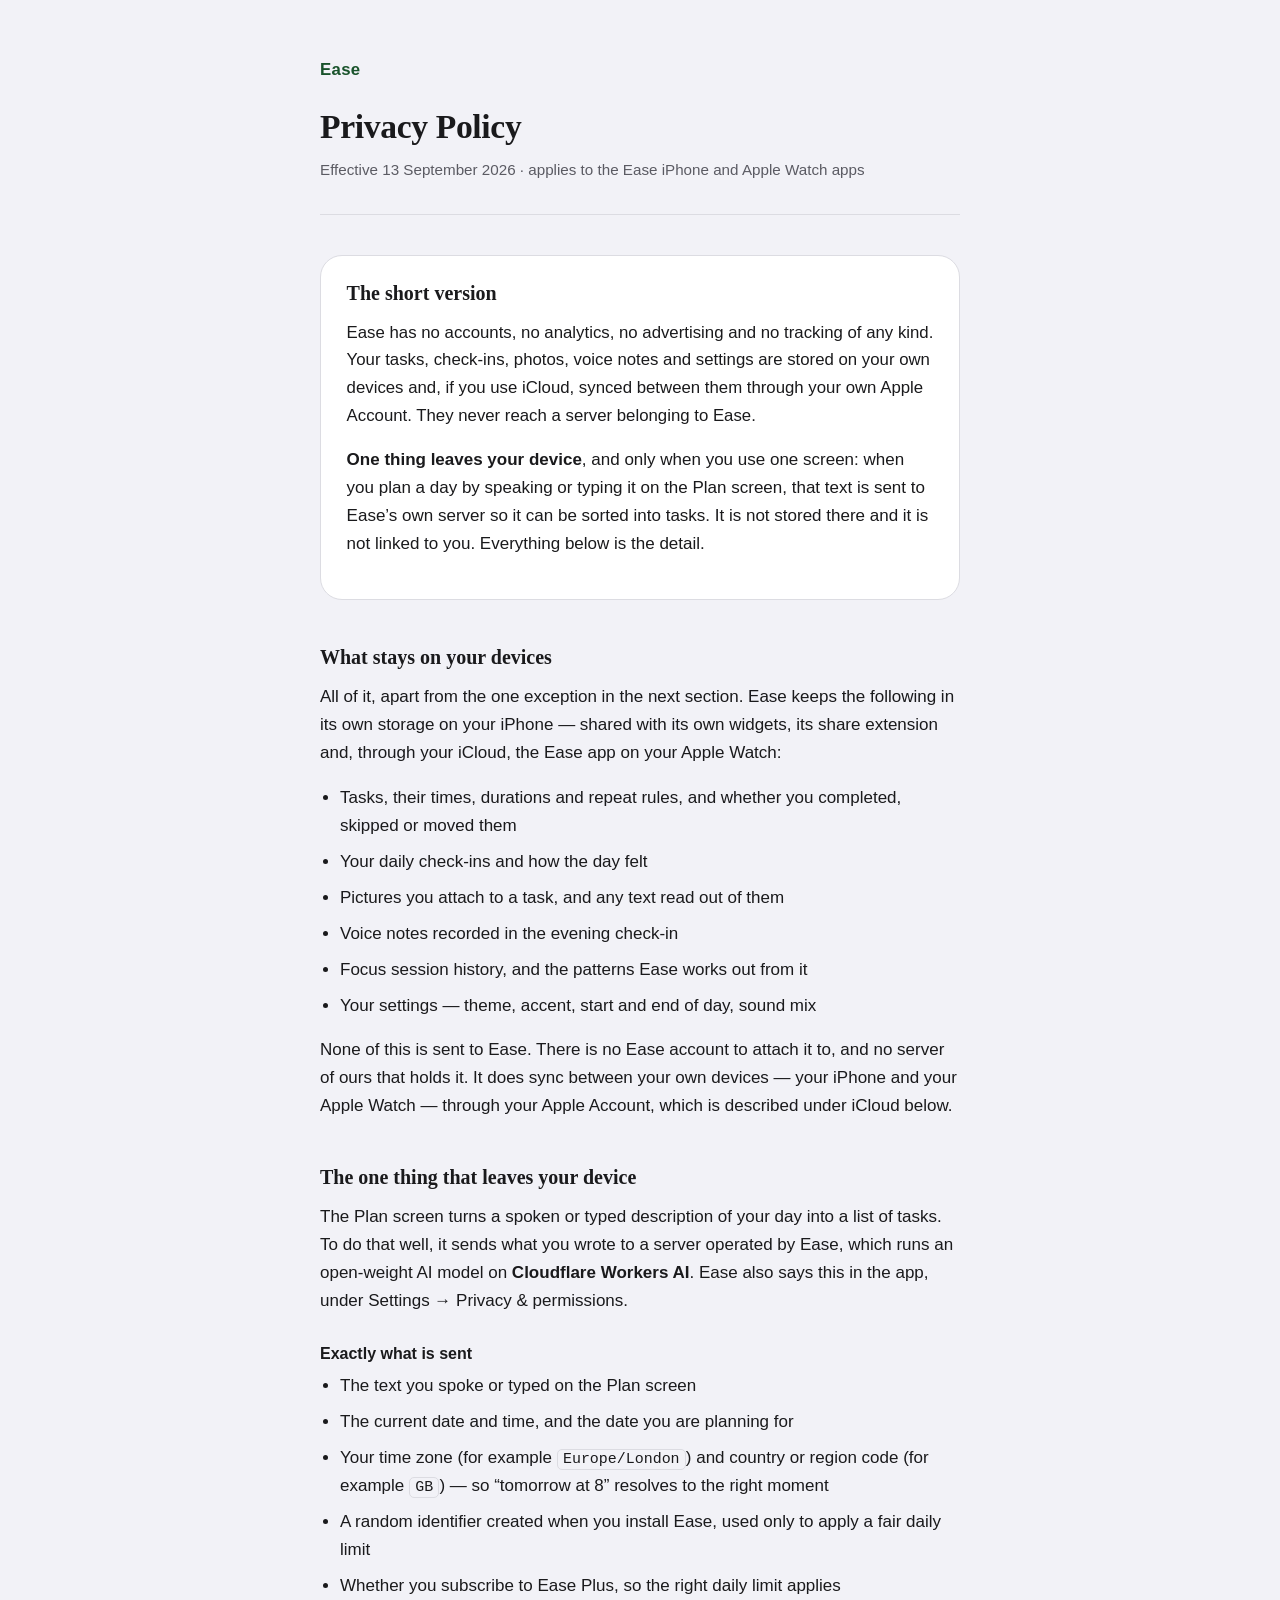
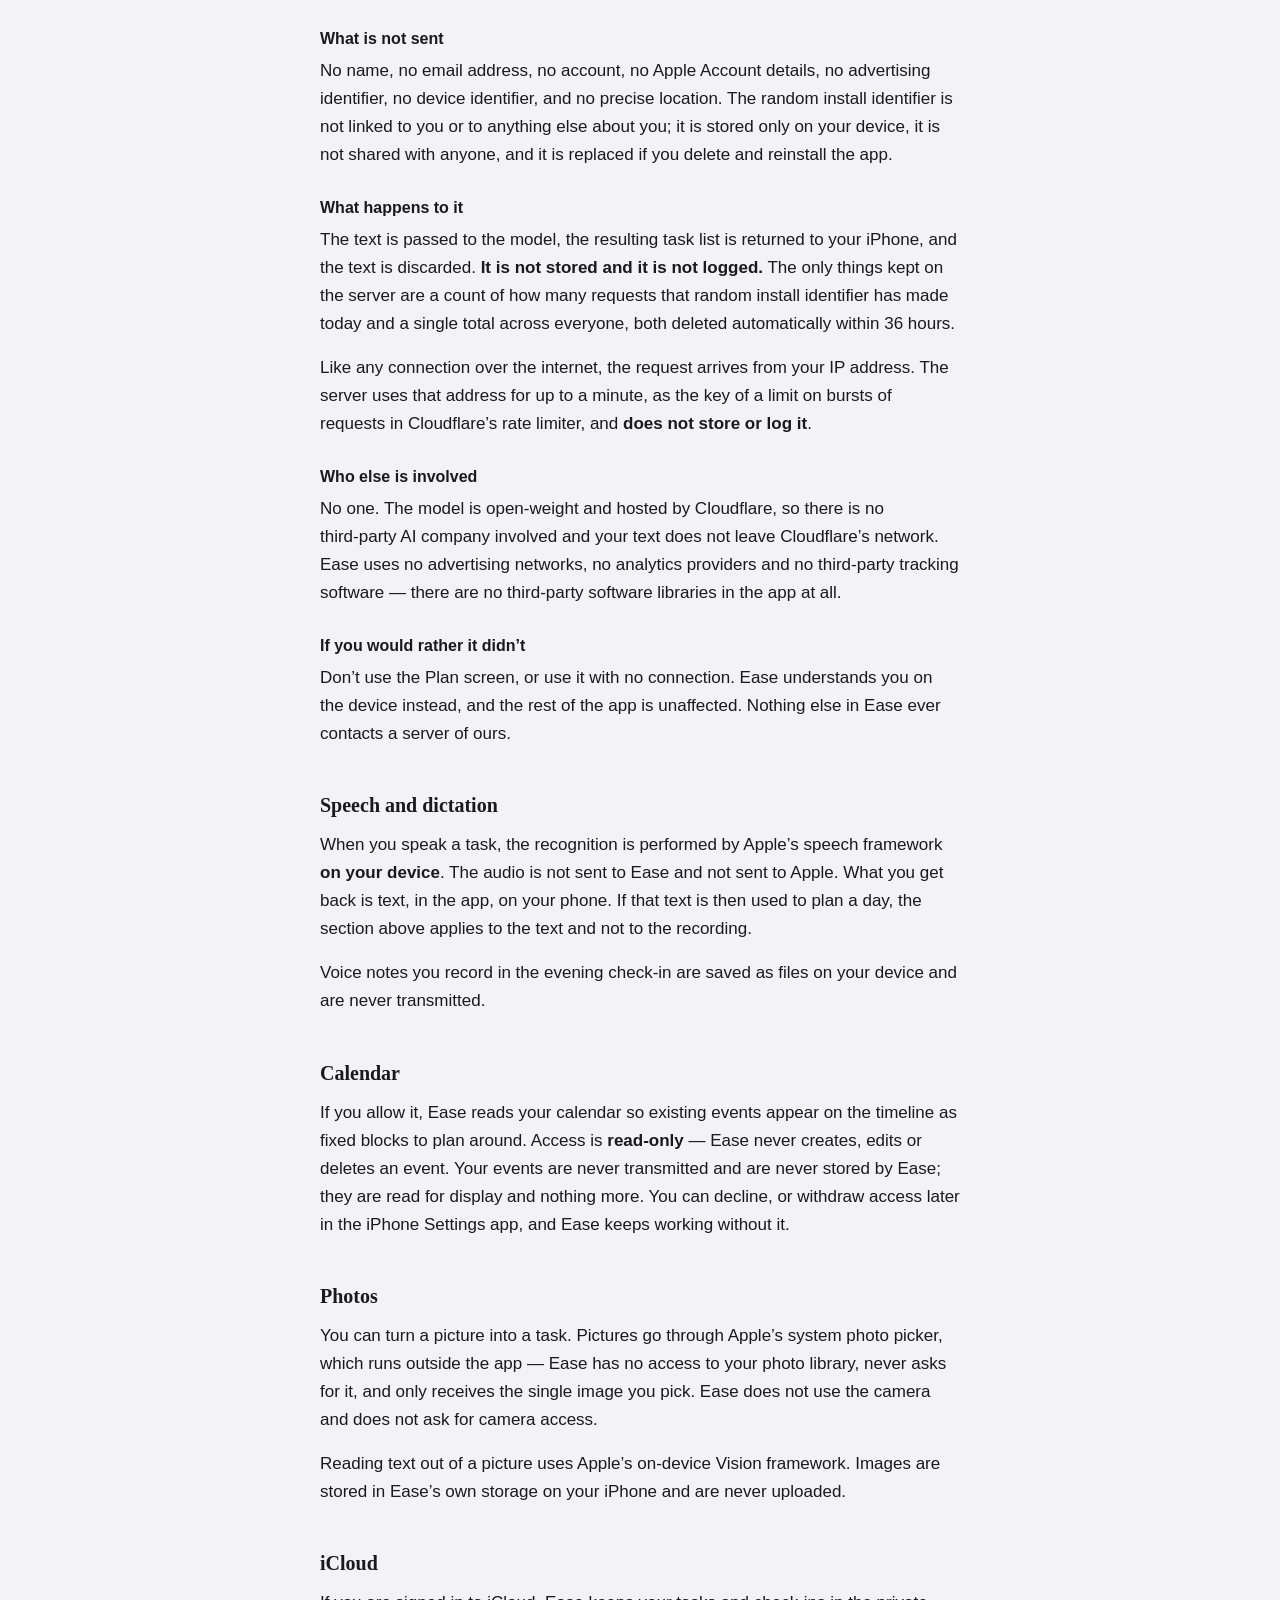
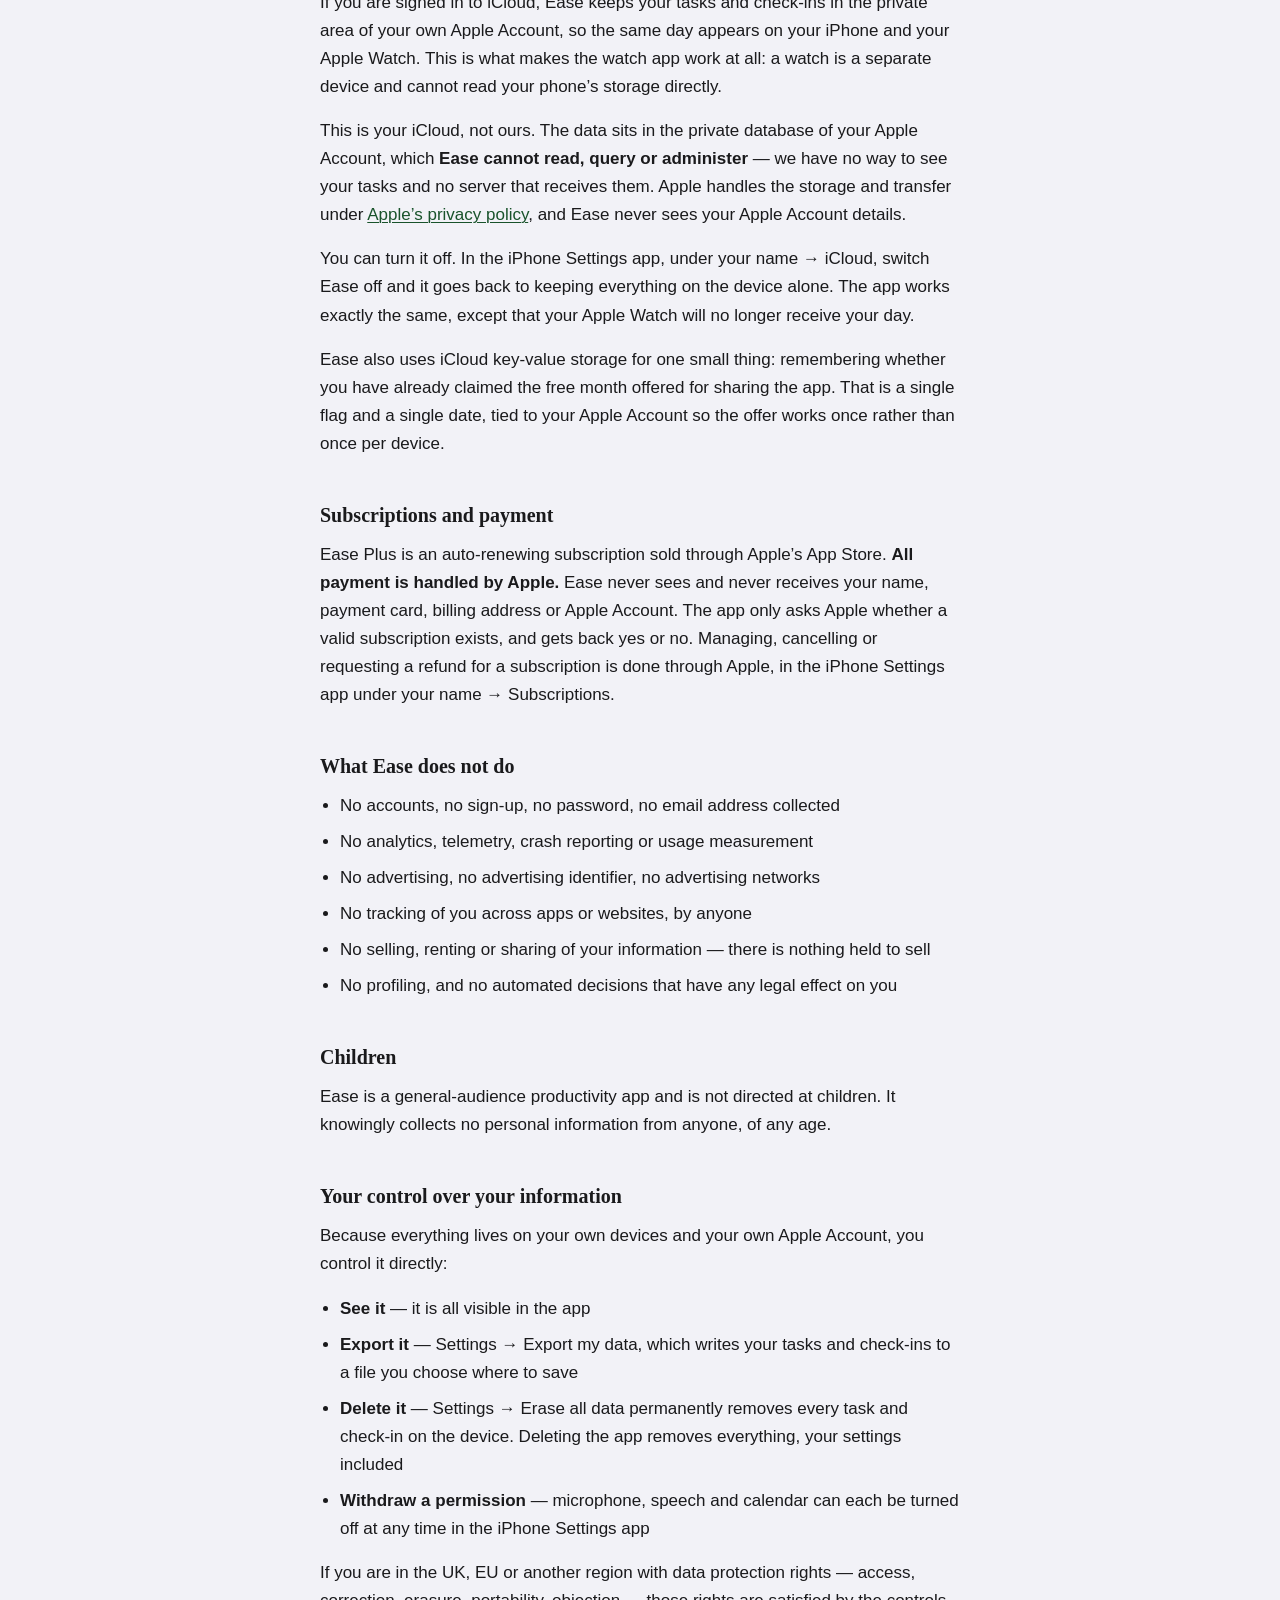
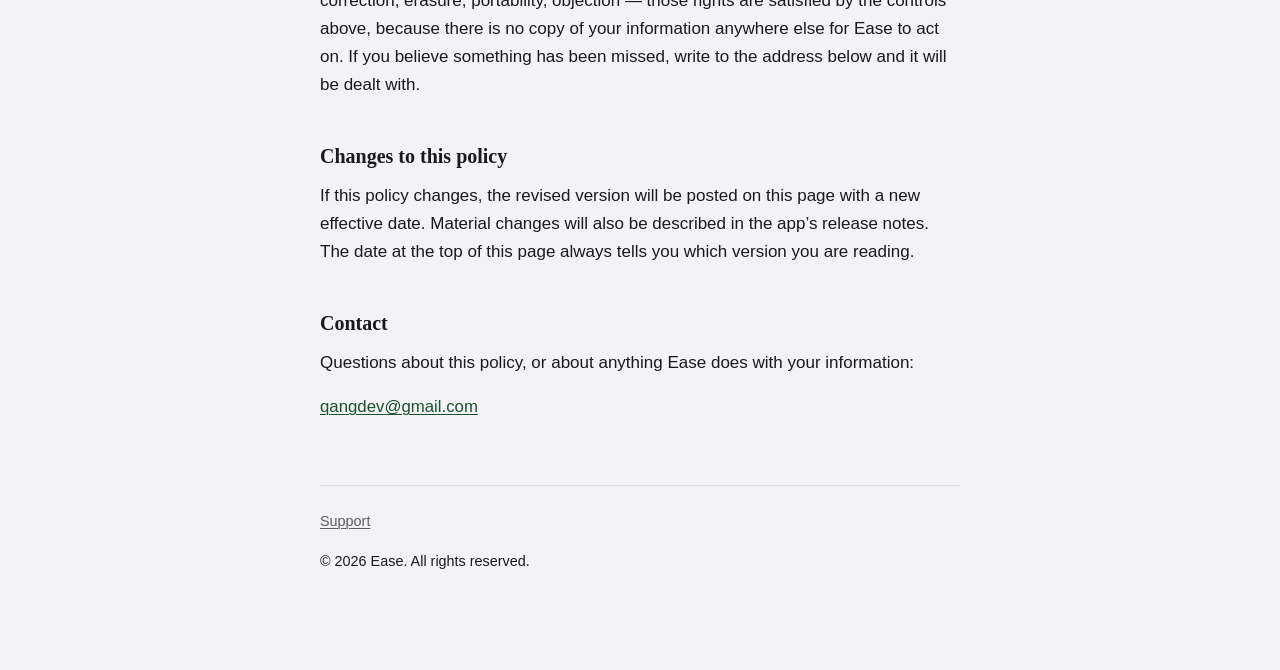
==== privacy/index.html @ 24c0a9dd "Say where Ease tells you about planning, and what the IP is for The Plan screen's line about sending" ====
<!doctype html>
<html lang="en">
<head>
<meta charset="utf-8">
<meta name="viewport" content="width=device-width, initial-scale=1">
<title>Ease — Privacy Policy</title>
<meta name="description" content="Privacy policy for Ease, a daily planner for iPhone. No accounts, no analytics, no tracking.">
<link rel="stylesheet" href="/style.css">
</head>
<body>
<main>

<header>
  <a class="wordmark" href="/">Ease</a>
  <h1>Privacy Policy</h1>
  <p class="sub">Effective 13 September 2026 &middot; applies to the Ease iPhone and Apple&nbsp;Watch apps</p>
</header>

<div class="card">
  <h2>The short version</h2>
  <p class="lede">Ease has no accounts, no analytics, no advertising and no tracking of any kind. Your tasks, check-ins, photos, voice notes and settings are stored on your own devices and, if you use iCloud, synced between them through your own Apple Account. They never reach a server belonging to Ease.</p>
  <p><strong>One thing leaves your device</strong>, and only when you use one screen: when you plan a day by speaking or typing it on the Plan screen, that text is sent to Ease&rsquo;s own server so it can be sorted into tasks. It is not stored there and it is not linked to you. Everything below is the detail.</p>
</div>

<h2>What stays on your devices</h2>
<p>All of it, apart from the one exception in the next section. Ease keeps the following in its own storage on your iPhone &mdash; shared with its own widgets, its share extension and, through your iCloud, the Ease app on your Apple&nbsp;Watch:</p>
<ul>
  <li>Tasks, their times, durations and repeat rules, and whether you completed, skipped or moved them</li>
  <li>Your daily check-ins and how the day felt</li>
  <li>Pictures you attach to a task, and any text read out of them</li>
  <li>Voice notes recorded in the evening check-in</li>
  <li>Focus session history, and the patterns Ease works out from it</li>
  <li>Your settings &mdash; theme, accent, start and end of day, sound mix</li>
</ul>
<p>None of this is sent to Ease. There is no Ease account to attach it to, and no server of ours that holds it. It does sync between your own devices &mdash; your iPhone and your Apple&nbsp;Watch &mdash; through your Apple Account, which is described under iCloud below.</p>

<h2>The one thing that leaves your device</h2>
<p>The Plan screen turns a spoken or typed description of your day into a list of tasks. To do that well, it sends what you wrote to a server operated by Ease, which runs an open&#8209;weight AI model on <strong>Cloudflare Workers AI</strong>. Ease also says this in the app, under Settings &rarr; Privacy &amp; permissions.</p>

<h3>Exactly what is sent</h3>
<ul>
  <li>The text you spoke or typed on the Plan screen</li>
  <li>The current date and time, and the date you are planning for</li>
  <li>Your time zone (for example <code>Europe/London</code>) and country or region code (for example <code>GB</code>) &mdash; so &ldquo;tomorrow at 8&rdquo; resolves to the right moment</li>
  <li>A random identifier created when you install Ease, used only to apply a fair daily limit</li>
  <li>Whether you subscribe to Ease Plus, so the right daily limit applies</li>
</ul>

<h3>What is not sent</h3>
<p>No name, no email address, no account, no Apple Account details, no advertising identifier, no device identifier, and no precise location. The random install identifier is not linked to you or to anything else about you; it is stored only on your device, it is not shared with anyone, and it is replaced if you delete and reinstall the app.</p>

<h3>What happens to it</h3>
<p>The text is passed to the model, the resulting task list is returned to your iPhone, and the text is discarded. <strong>It is not stored and it is not logged.</strong> The only things kept on the server are a count of how many requests that random install identifier has made today and a single total across everyone, both deleted automatically within 36 hours.</p>
<p>Like any connection over the internet, the request arrives from your IP address. The server uses that address for up to a minute, as the key of a limit on bursts of requests in Cloudflare&rsquo;s rate limiter, and <strong>does not store or log it</strong>.</p>

<h3>Who else is involved</h3>
<p>No one. The model is open&#8209;weight and hosted by Cloudflare, so there is no third&#8209;party AI company involved and your text does not leave Cloudflare&rsquo;s network. Ease uses no advertising networks, no analytics providers and no third&#8209;party tracking software &mdash; there are no third&#8209;party software libraries in the app at all.</p>

<h3>If you would rather it didn&rsquo;t</h3>
<p>Don&rsquo;t use the Plan screen, or use it with no connection. Ease understands you on the device instead, and the rest of the app is unaffected. Nothing else in Ease ever contacts a server of ours.</p>

<h2>Speech and dictation</h2>
<p>When you speak a task, the recognition is performed by Apple&rsquo;s speech framework <strong>on your device</strong>. The audio is not sent to Ease and not sent to Apple. What you get back is text, in the app, on your phone. If that text is then used to plan a day, the section above applies to the text and not to the recording.</p>
<p>Voice notes you record in the evening check-in are saved as files on your device and are never transmitted.</p>

<h2>Calendar</h2>
<p>If you allow it, Ease reads your calendar so existing events appear on the timeline as fixed blocks to plan around. Access is <strong>read&#8209;only</strong> &mdash; Ease never creates, edits or deletes an event. Your events are never transmitted and are never stored by Ease; they are read for display and nothing more. You can decline, or withdraw access later in the iPhone Settings app, and Ease keeps working without it.</p>

<h2>Photos</h2>
<p>You can turn a picture into a task. Pictures go through Apple&rsquo;s system photo picker, which runs outside the app &mdash; Ease has no access to your photo library, never asks for it, and only receives the single image you pick. Ease does not use the camera and does not ask for camera access.</p>
<p>Reading text out of a picture uses Apple&rsquo;s on&#8209;device Vision framework. Images are stored in Ease&rsquo;s own storage on your iPhone and are never uploaded.</p>

<h2>iCloud</h2>
<p>If you are signed in to iCloud, Ease keeps your tasks and check-ins in the private area of your own Apple Account, so the same day appears on your iPhone and your Apple&nbsp;Watch. This is what makes the watch app work at all: a watch is a separate device and cannot read your phone&rsquo;s storage directly.</p>
<p>This is your iCloud, not ours. The data sits in the private database of your Apple Account, which <strong>Ease cannot read, query or administer</strong> &mdash; we have no way to see your tasks and no server that receives them. Apple handles the storage and transfer under <a href="https://www.apple.com/legal/privacy/">Apple&rsquo;s privacy policy</a>, and Ease never sees your Apple Account details.</p>
<p>You can turn it off. In the iPhone Settings app, under your name &rarr; iCloud, switch Ease off and it goes back to keeping everything on the device alone. The app works exactly the same, except that your Apple&nbsp;Watch will no longer receive your day.</p>
<p>Ease also uses iCloud key&#8209;value storage for one small thing: remembering whether you have already claimed the free month offered for sharing the app. That is a single flag and a single date, tied to your Apple Account so the offer works once rather than once per device.</p>

<h2>Subscriptions and payment</h2>
<p>Ease Plus is an auto&#8209;renewing subscription sold through Apple&rsquo;s App Store. <strong>All payment is handled by Apple.</strong> Ease never sees and never receives your name, payment card, billing address or Apple Account. The app only asks Apple whether a valid subscription exists, and gets back yes or no. Managing, cancelling or requesting a refund for a subscription is done through Apple, in the iPhone Settings app under your name &rarr; Subscriptions.</p>

<h2>What Ease does not do</h2>
<ul>
  <li>No accounts, no sign&#8209;up, no password, no email address collected</li>
  <li>No analytics, telemetry, crash reporting or usage measurement</li>
  <li>No advertising, no advertising identifier, no advertising networks</li>
  <li>No tracking of you across apps or websites, by anyone</li>
  <li>No selling, renting or sharing of your information &mdash; there is nothing held to sell</li>
  <li>No profiling, and no automated decisions that have any legal effect on you</li>
</ul>

<h2>Children</h2>
<p>Ease is a general&#8209;audience productivity app and is not directed at children. It knowingly collects no personal information from anyone, of any age.</p>

<h2>Your control over your information</h2>
<p>Because everything lives on your own devices and your own Apple Account, you control it directly:</p>
<ul>
  <li><strong>See it</strong> &mdash; it is all visible in the app</li>
  <li><strong>Export it</strong> &mdash; Settings &rarr; Export my data, which writes your tasks and check-ins to a file you choose where to save</li>
  <li><strong>Delete it</strong> &mdash; Settings &rarr; Erase all data permanently removes every task and check-in on the device. Deleting the app removes everything, your settings included</li>
  <li><strong>Withdraw a permission</strong> &mdash; microphone, speech and calendar can each be turned off at any time in the iPhone Settings app</li>
</ul>
<p>If you are in the UK, EU or another region with data protection rights &mdash; access, correction, erasure, portability, objection &mdash; those rights are satisfied by the controls above, because there is no copy of your information anywhere else for Ease to act on. If you believe something has been missed, write to the address below and it will be dealt with.</p>

<h2>Changes to this policy</h2>
<p>If this policy changes, the revised version will be posted on this page with a new effective date. Material changes will also be described in the app&rsquo;s release notes. The date at the top of this page always tells you which version you are reading.</p>

<h2>Contact</h2>
<p>Questions about this policy, or about anything Ease does with your information:</p>
<p class="lede"><a href="mailto:qangdev@gmail.com">qangdev@gmail.com</a></p>

<footer>
  <p><a href="/">Support</a></p>
  <p>&copy; 2026 Ease. All rights reserved.</p>
</footer>

</main>
</body>
</html>
---- style.css ----
/* Ease — shared styles for the support and privacy pages.
   Tokens follow the app: two grounds (#F2F2F7 / #0B0B0B), Forest Green accent. */

:root {
  --ground: #f2f2f7;
  --card: #ffffff;
  --hairline: #dcdce2;
  --text: #1a1a1c;
  --muted: #5b5b63;
  --accent: #19532b;
}

@media (prefers-color-scheme: dark) {
  :root {
    --ground: #0b0b0b;
    --card: #171719;
    --hairline: #2c2c30;
    --text: #f0f0f2;
    --muted: #a0a0a8;
    --accent: #9abc04;
  }
}

* { box-sizing: border-box; }

body {
  margin: 0;
  padding: 0 1.25rem 5rem;
  background: var(--ground);
  color: var(--text);
  font: 400 17px/1.65 -apple-system, BlinkMacSystemFont, "Segoe UI", Roboto, sans-serif;
  -webkit-text-size-adjust: 100%;
}

main { max-width: 40rem; margin: 0 auto; }

header {
  padding: 3.5rem 0 2rem;
  border-bottom: 1px solid var(--hairline);
  margin-bottom: 2.5rem;
}

.wordmark {
  font: 600 1.05rem/1 -apple-system, BlinkMacSystemFont, sans-serif;
  letter-spacing: 0.02em;
  color: var(--accent);
  text-decoration: none;
  display: inline-block;
  margin-bottom: 1.75rem;
}

h1 {
  font: 600 2.1rem/1.2 Georgia, "Times New Roman", serif;
  margin: 0 0 0.6rem;
  letter-spacing: -0.01em;
}

.sub { color: var(--muted); margin: 0; font-size: 0.95rem; }

h2 {
  font: 600 1.25rem/1.35 Georgia, "Times New Roman", serif;
  margin: 2.75rem 0 0.75rem;
}

h3 {
  font: 600 1rem/1.4 -apple-system, BlinkMacSystemFont, sans-serif;
  margin: 1.75rem 0 0.4rem;
}

p, li { color: var(--text); }
p { margin: 0 0 1rem; }
ul { padding-left: 1.25rem; margin: 0 0 1rem; }
li { margin-bottom: 0.5rem; }

a { color: var(--accent); text-decoration-thickness: 1px; text-underline-offset: 2px; }

strong { font-weight: 600; }

.card {
  background: var(--card);
  border: 1px solid var(--hairline);
  border-radius: 22px;
  padding: 1.5rem 1.6rem 1.6rem;
  margin: 0 0 1.5rem;
}

.card h2:first-child, .card h3:first-child { margin-top: 0; }

.lede { font-size: 1.05rem; }

code {
  font: 0.88em/1.5 ui-monospace, SFMono-Regular, Menlo, monospace;
  background: var(--ground);
  border: 1px solid var(--hairline);
  border-radius: 5px;
  padding: 0.1em 0.35em;
}

footer {
  margin-top: 4rem;
  padding-top: 1.5rem;
  border-top: 1px solid var(--hairline);
  color: var(--muted);
  font-size: 0.9rem;
}

footer a { color: var(--muted); }
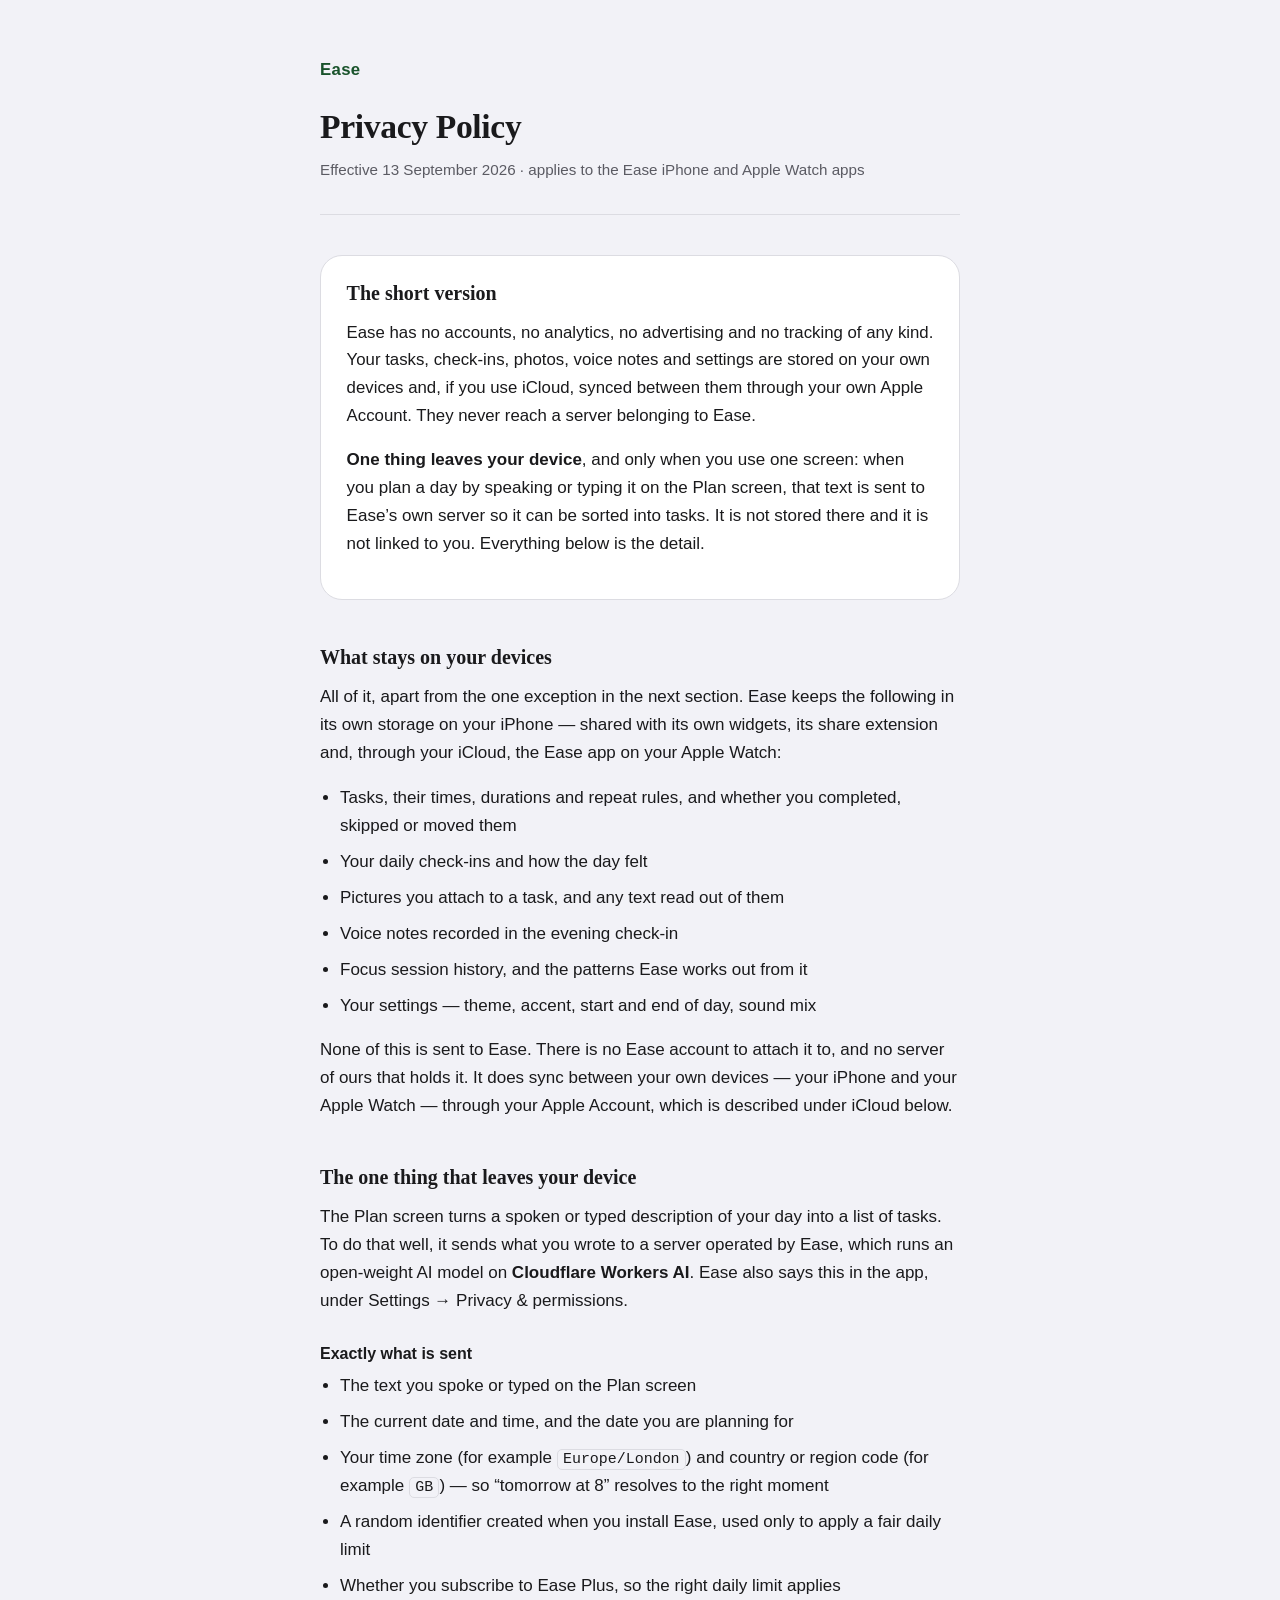
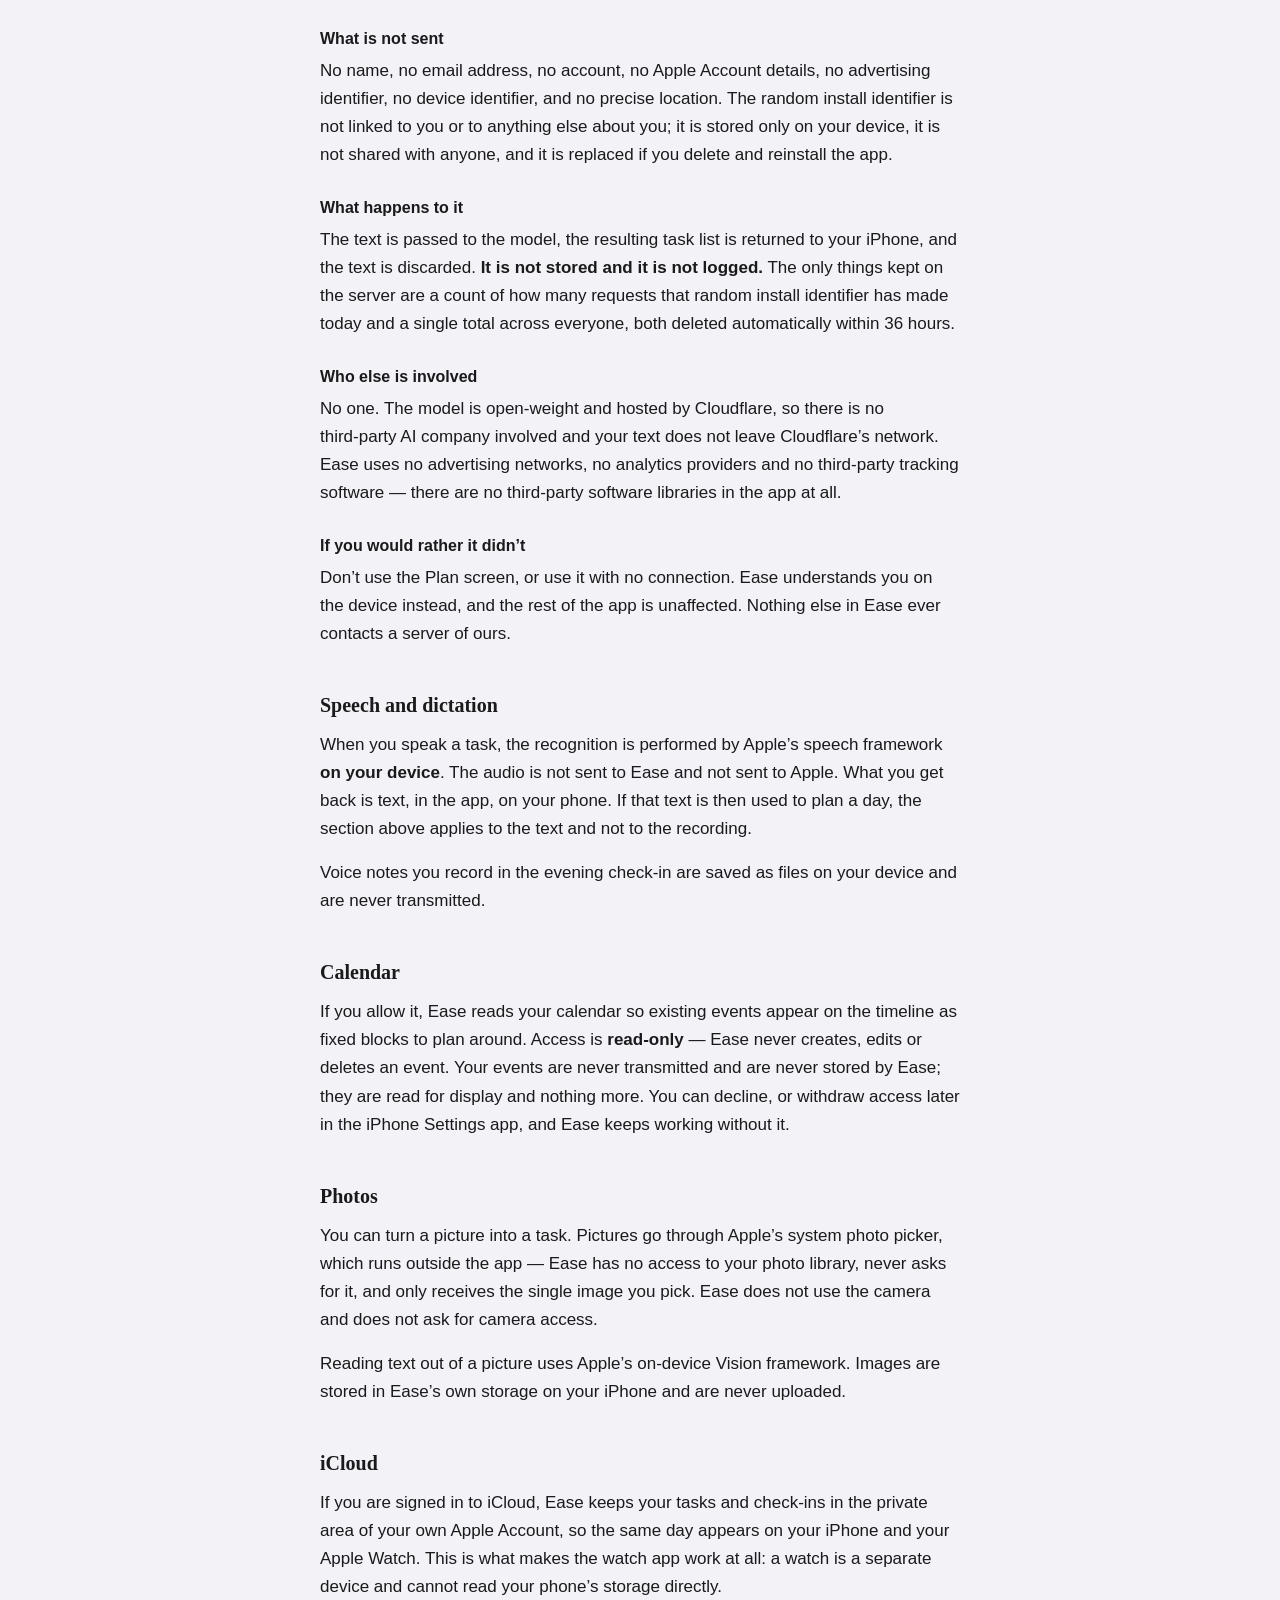
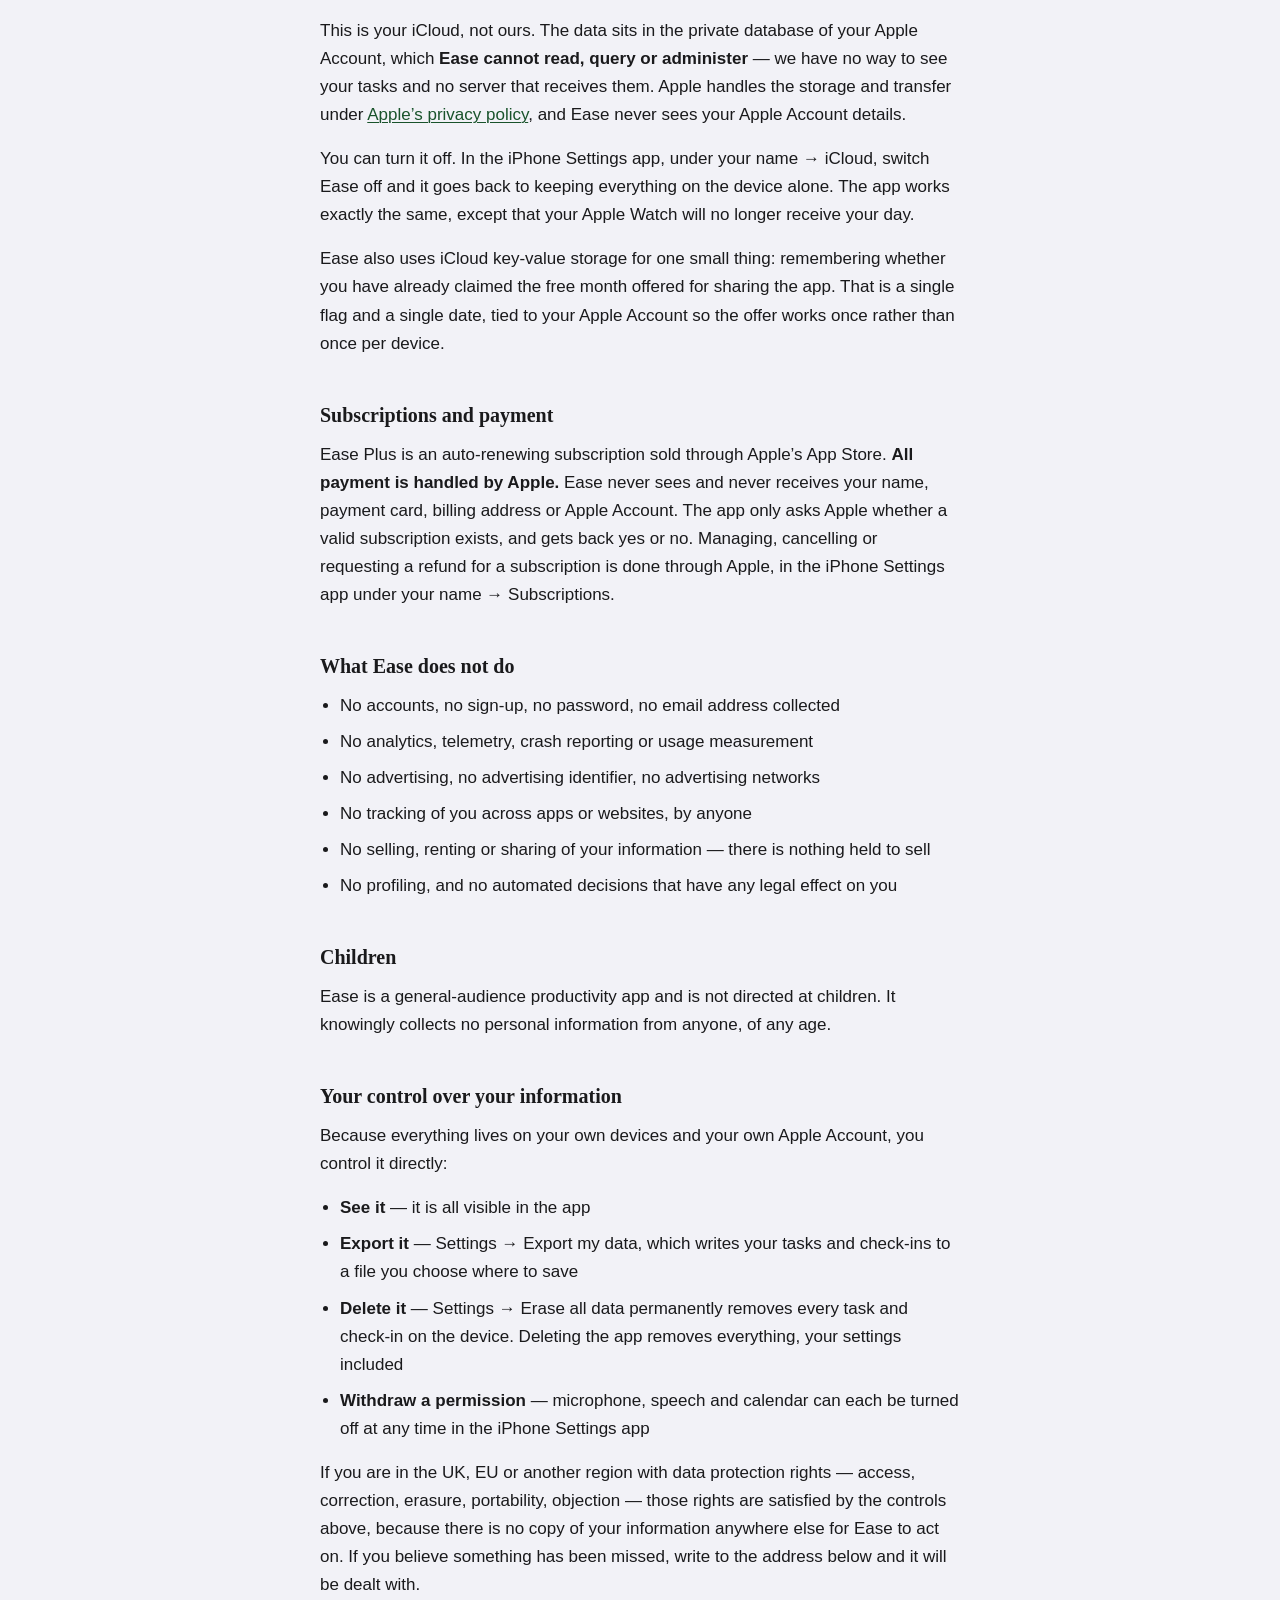
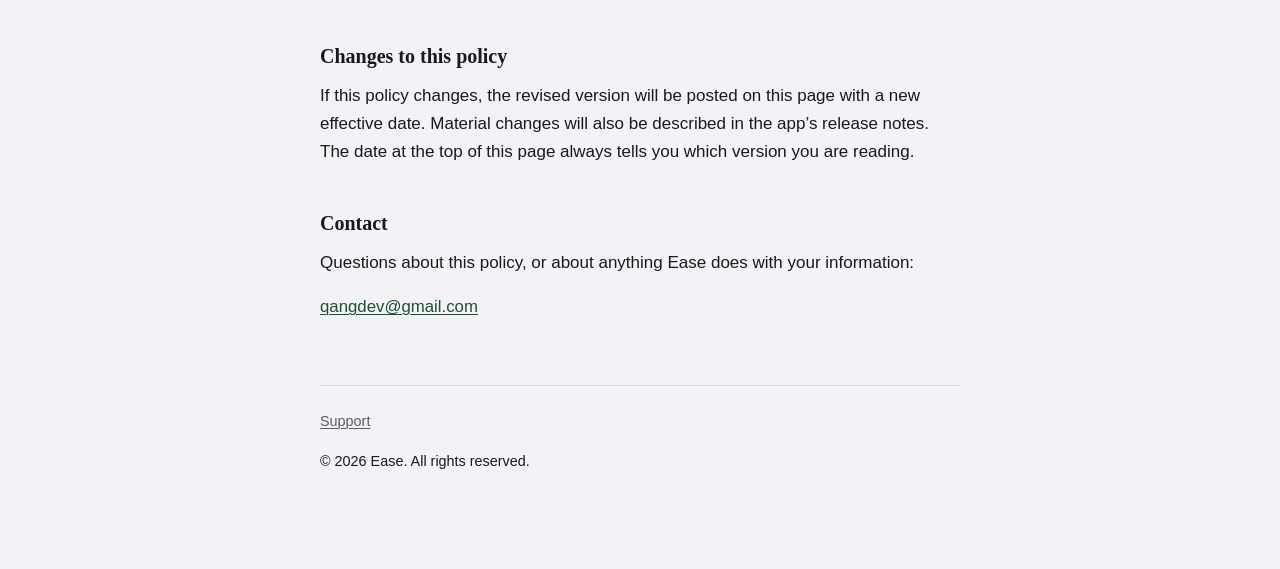
==== commit e942660f: "Stop saying the IP is used for a burst limit The plan worker no longer has a per-IP limit. Cloudflar" ====
--- a/privacy/index.html
+++ b/privacy/index.html
@@ -51,7 +51,6 @@
 
 <h3>What happens to it</h3>
 <p>The text is passed to the model, the resulting task list is returned to your iPhone, and the text is discarded. <strong>It is not stored and it is not logged.</strong> The only things kept on the server are a count of how many requests that random install identifier has made today and a single total across everyone, both deleted automatically within 36 hours.</p>
-<p>Like any connection over the internet, the request arrives from your IP address. The server uses that address for up to a minute, as the key of a limit on bursts of requests in Cloudflare&rsquo;s rate limiter, and <strong>does not store or log it</strong>.</p>
 
 <h3>Who else is involved</h3>
 <p>No one. The model is open&#8209;weight and hosted by Cloudflare, so there is no third&#8209;party AI company involved and your text does not leave Cloudflare&rsquo;s network. Ease uses no advertising networks, no analytics providers and no third&#8209;party tracking software &mdash; there are no third&#8209;party software libraries in the app at all.</p>
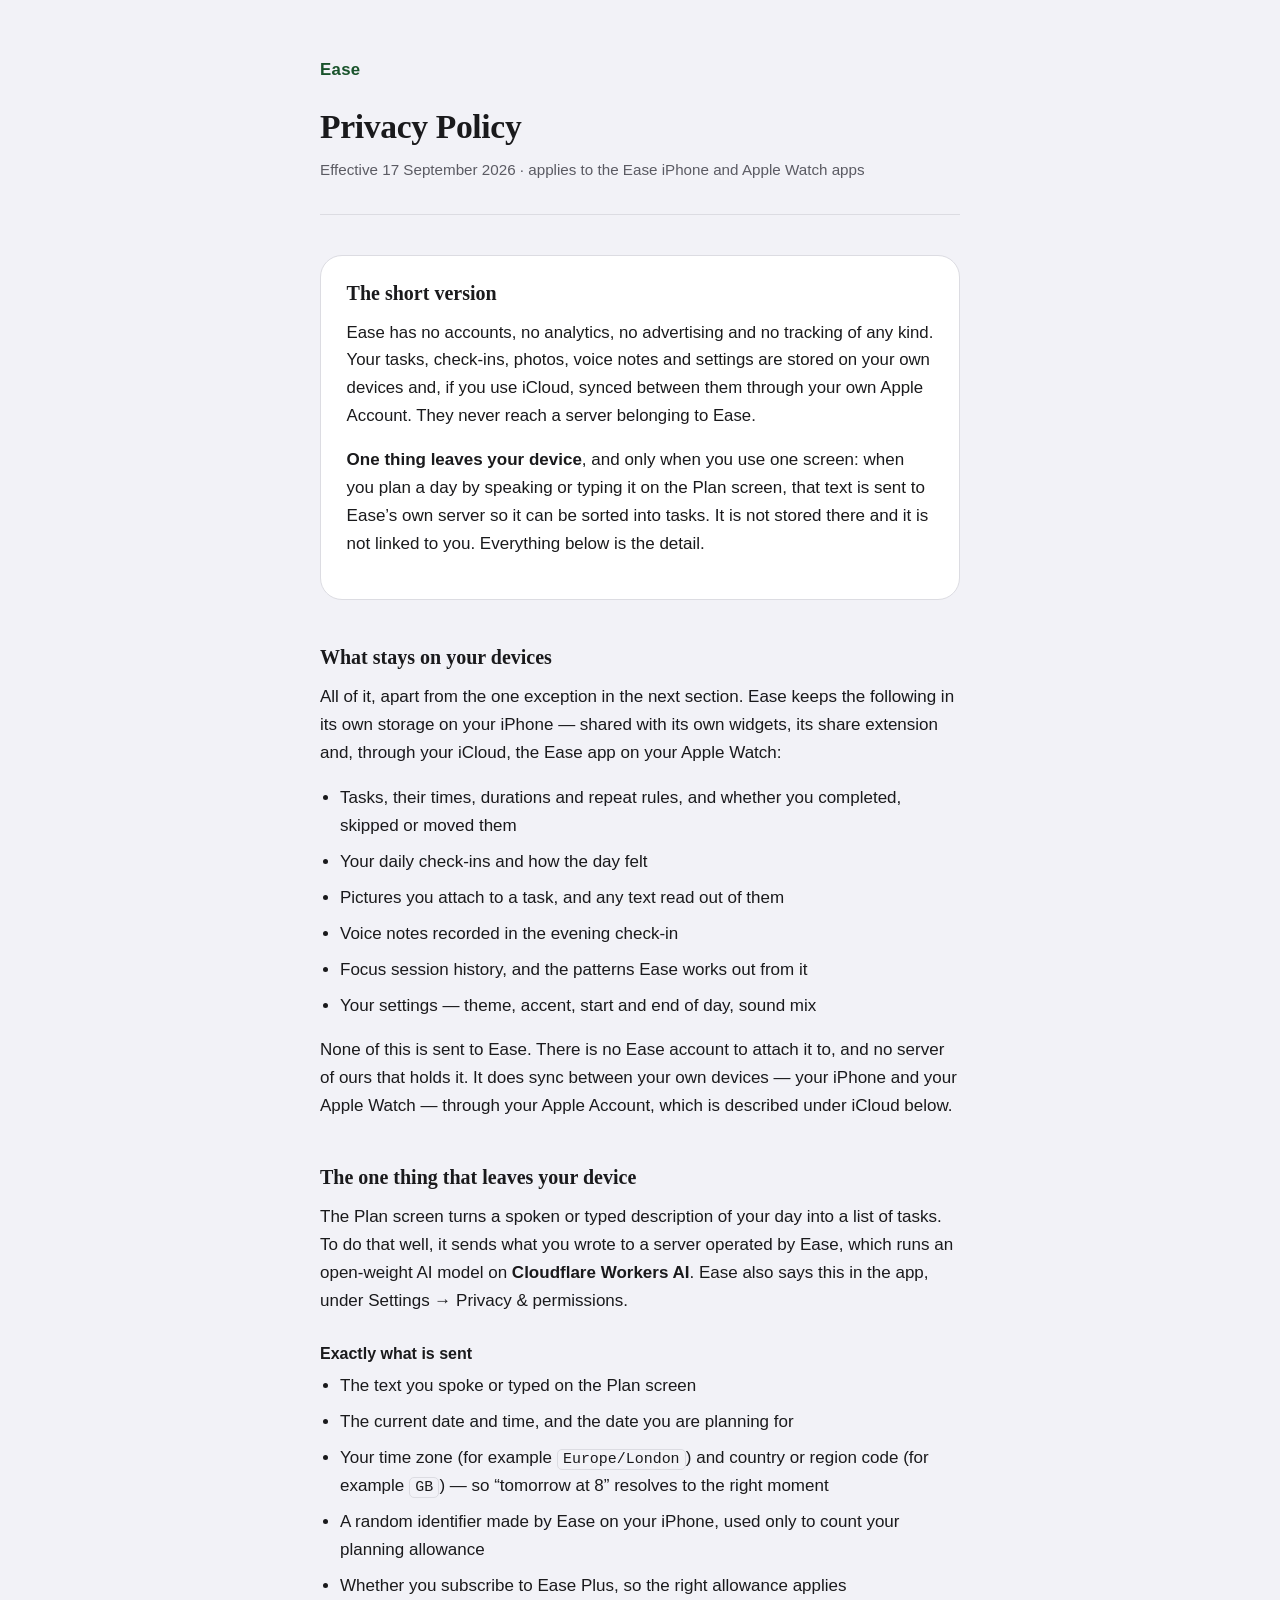
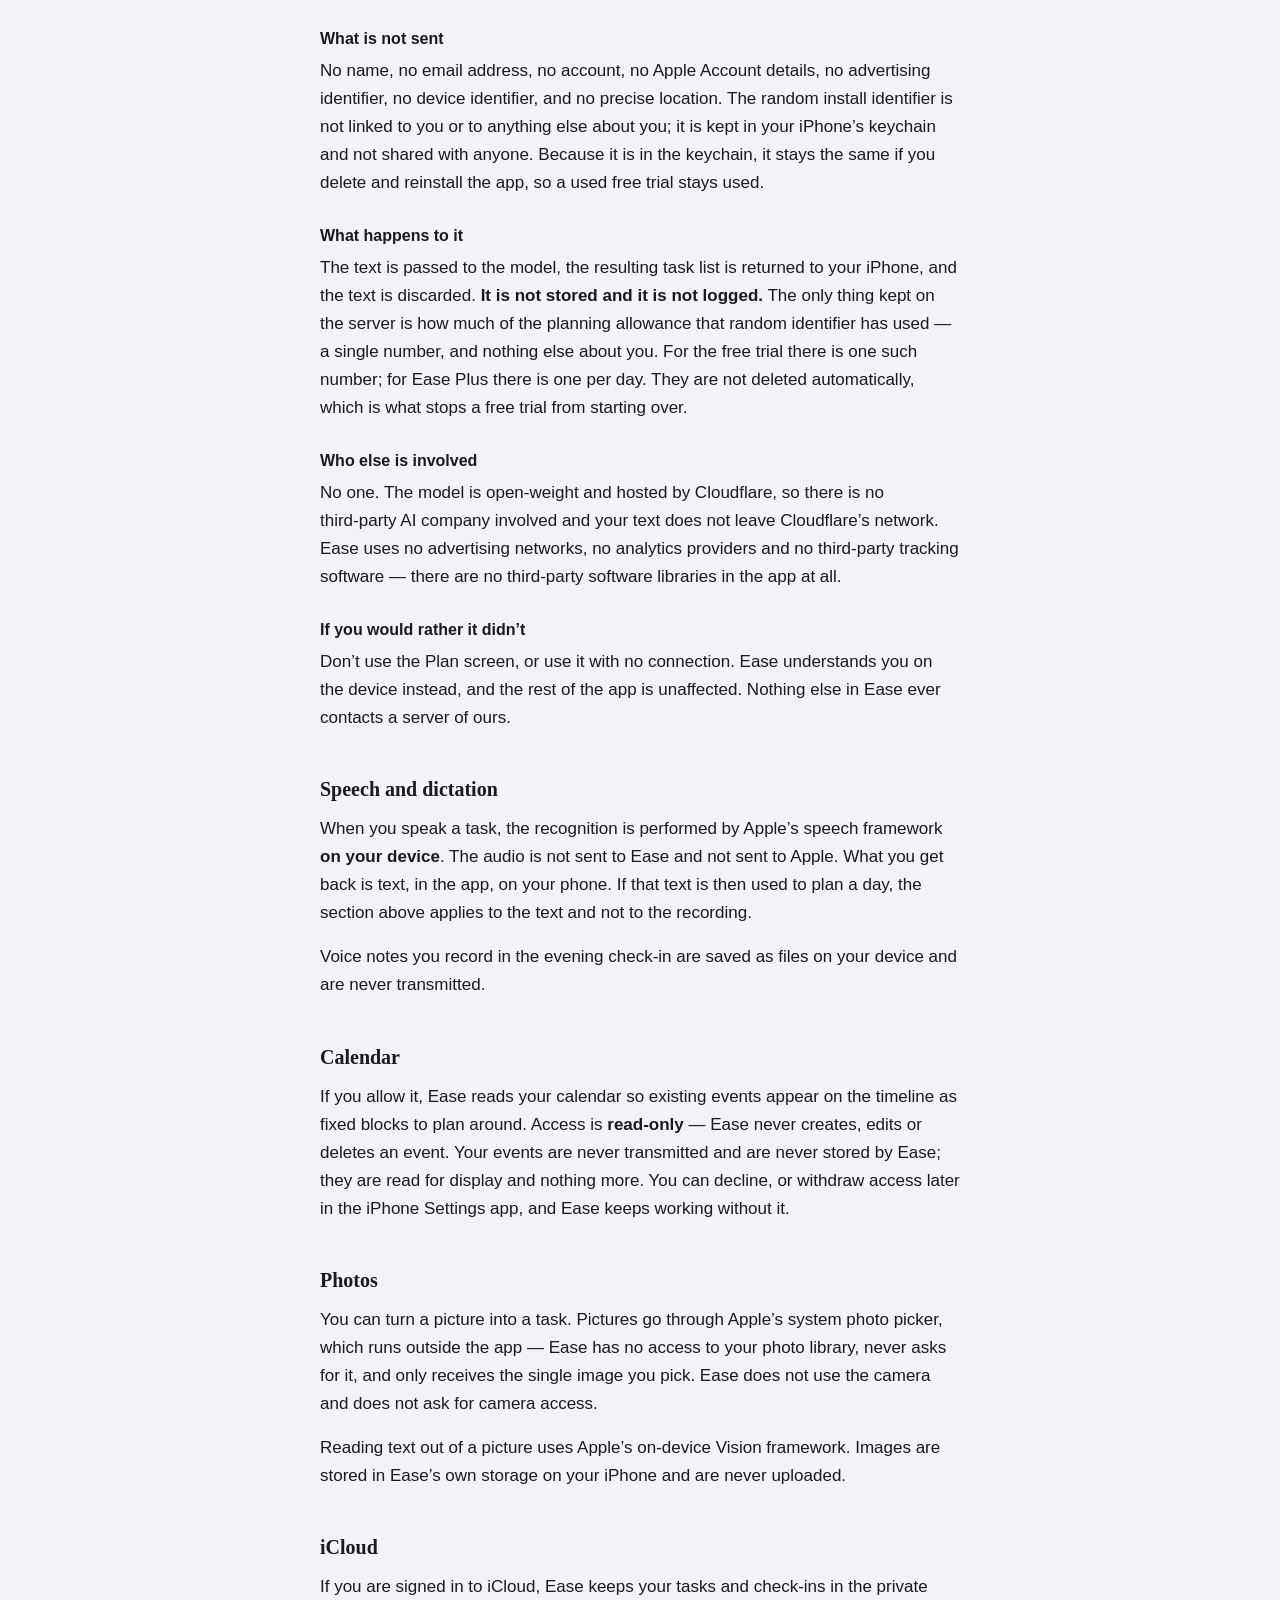
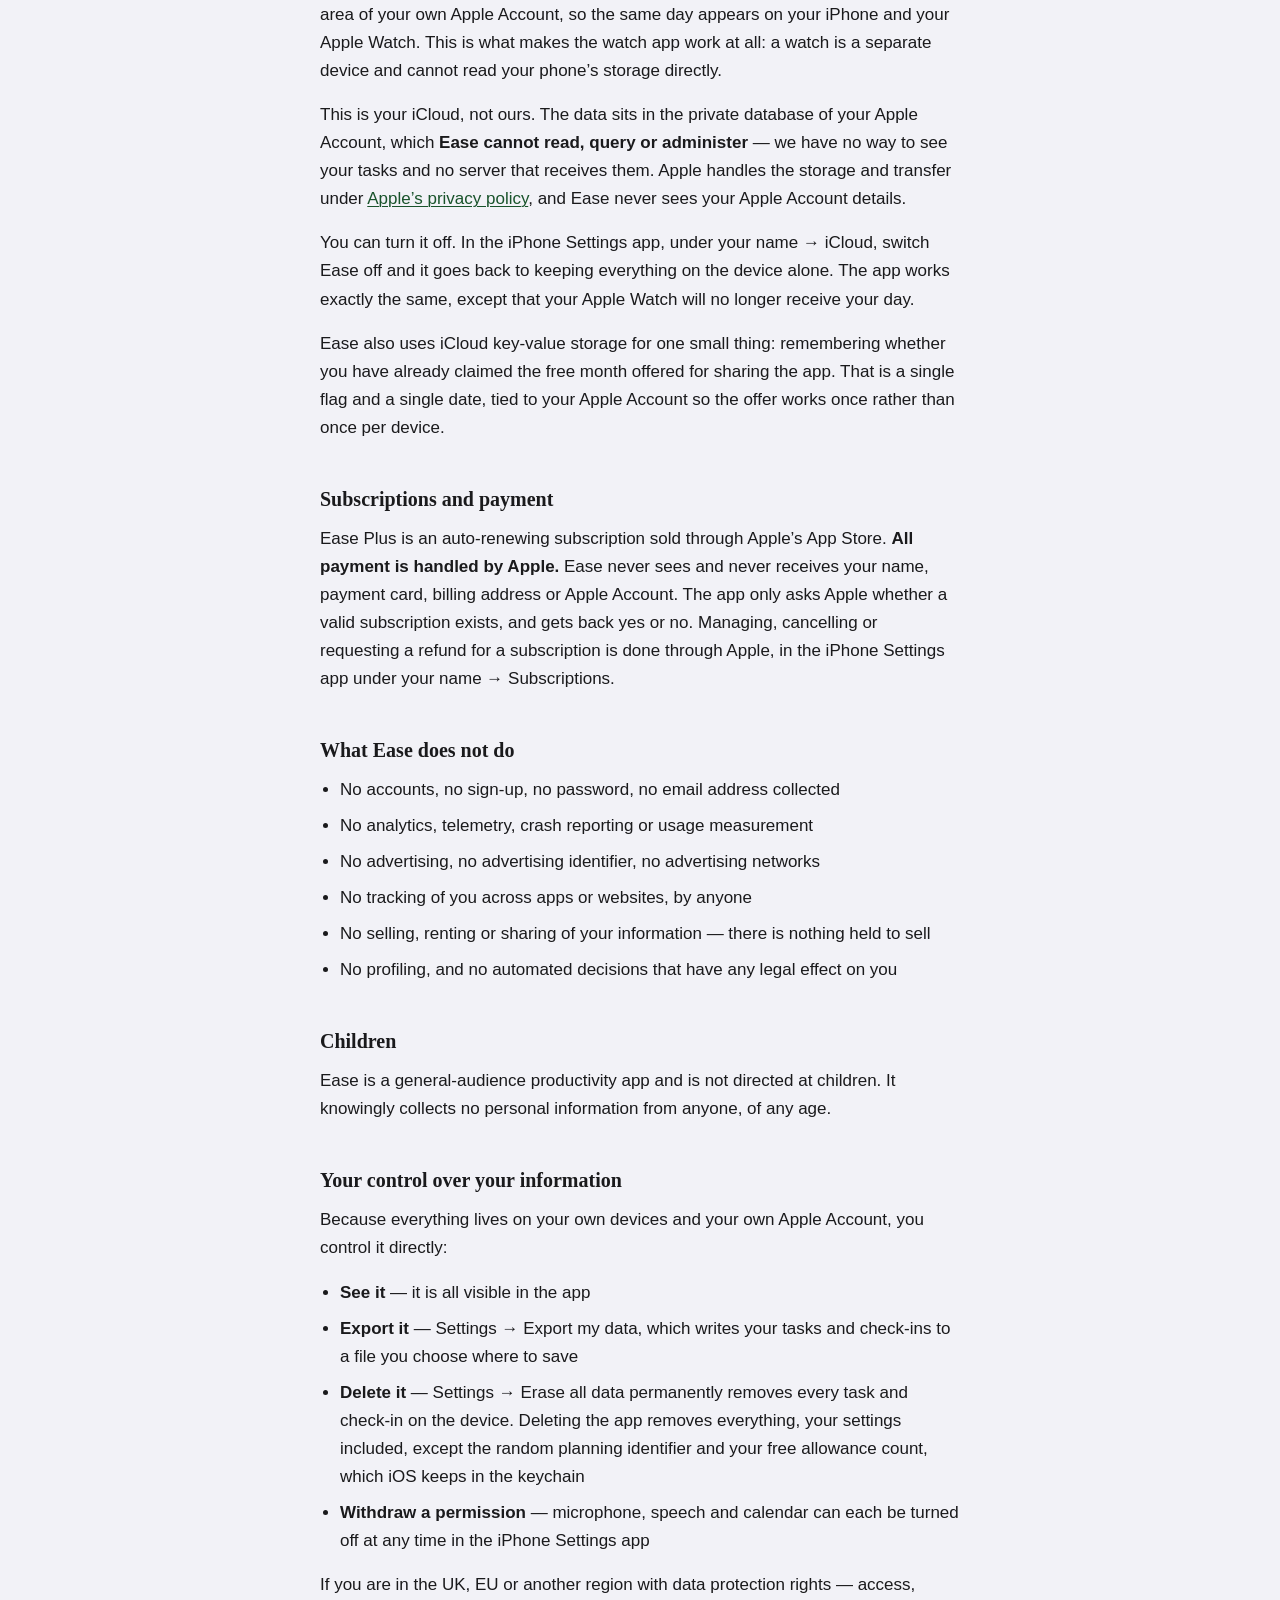
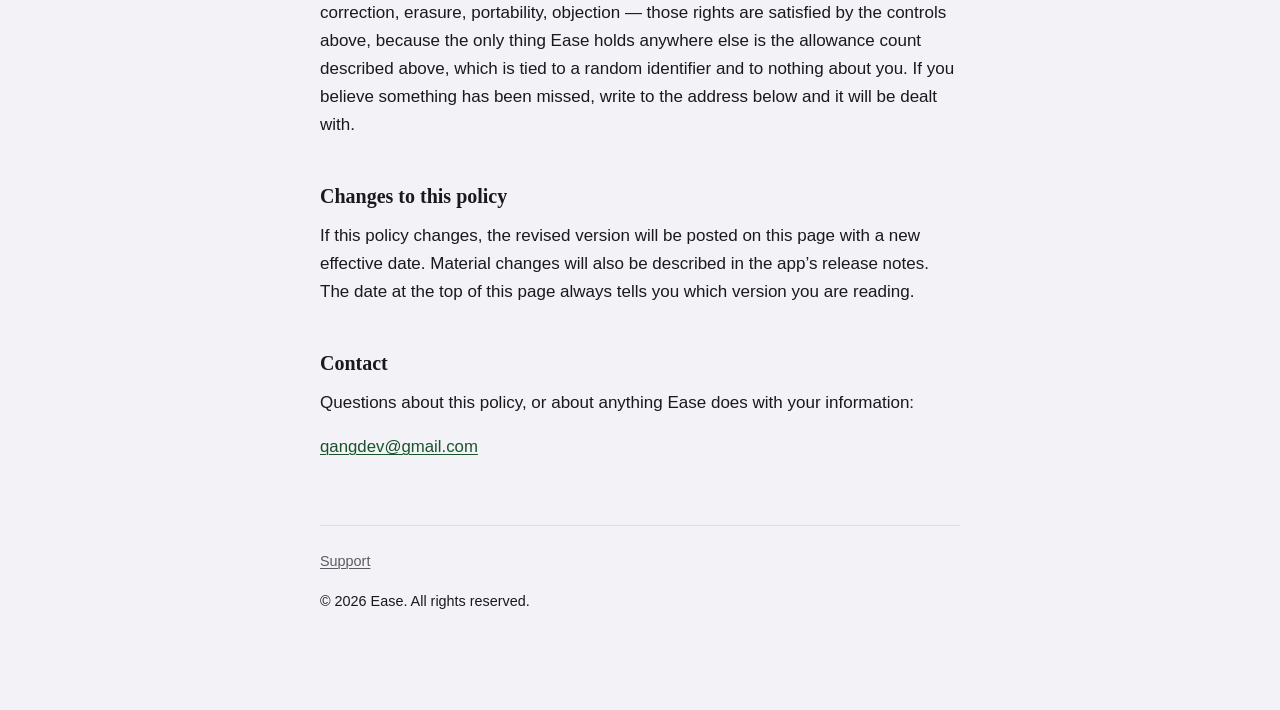
==== commit 7b05e8db: "Describe the planning allowance as it now works Since 2026-09-16 the free co-planner is a one-time t" ====
--- a/privacy/index.html
+++ b/privacy/index.html
@@ -13,7 +13,7 @@
 <header>
   <a class="wordmark" href="/">Ease</a>
   <h1>Privacy Policy</h1>
-  <p class="sub">Effective 13 September 2026 &middot; applies to the Ease iPhone and Apple&nbsp;Watch apps</p>
+  <p class="sub">Effective 17 September 2026 &middot; applies to the Ease iPhone and Apple&nbsp;Watch apps</p>
 </header>
 
 <div class="card">
@@ -42,15 +42,15 @@
   <li>The text you spoke or typed on the Plan screen</li>
   <li>The current date and time, and the date you are planning for</li>
   <li>Your time zone (for example <code>Europe/London</code>) and country or region code (for example <code>GB</code>) &mdash; so &ldquo;tomorrow at 8&rdquo; resolves to the right moment</li>
-  <li>A random identifier created when you install Ease, used only to apply a fair daily limit</li>
-  <li>Whether you subscribe to Ease Plus, so the right daily limit applies</li>
+  <li>A random identifier made by Ease on your iPhone, used only to count your planning allowance</li>
+  <li>Whether you subscribe to Ease Plus, so the right allowance applies</li>
 </ul>
 
 <h3>What is not sent</h3>
-<p>No name, no email address, no account, no Apple Account details, no advertising identifier, no device identifier, and no precise location. The random install identifier is not linked to you or to anything else about you; it is stored only on your device, it is not shared with anyone, and it is replaced if you delete and reinstall the app.</p>
+<p>No name, no email address, no account, no Apple Account details, no advertising identifier, no device identifier, and no precise location. The random install identifier is not linked to you or to anything else about you; it is kept in your iPhone&rsquo;s keychain and not shared with anyone. Because it is in the keychain, it stays the same if you delete and reinstall the app, so a used free trial stays used.</p>
 
 <h3>What happens to it</h3>
-<p>The text is passed to the model, the resulting task list is returned to your iPhone, and the text is discarded. <strong>It is not stored and it is not logged.</strong> The only things kept on the server are a count of how many requests that random install identifier has made today and a single total across everyone, both deleted automatically within 36 hours.</p>
+<p>The text is passed to the model, the resulting task list is returned to your iPhone, and the text is discarded. <strong>It is not stored and it is not logged.</strong> The only thing kept on the server is how much of the planning allowance that random identifier has used &mdash; a single number, and nothing else about you. For the free trial there is one such number; for Ease&nbsp;Plus there is one per day. They are not deleted automatically, which is what stops a free trial from starting over.</p>
 
 <h3>Who else is involved</h3>
 <p>No one. The model is open&#8209;weight and hosted by Cloudflare, so there is no third&#8209;party AI company involved and your text does not leave Cloudflare&rsquo;s network. Ease uses no advertising networks, no analytics providers and no third&#8209;party tracking software &mdash; there are no third&#8209;party software libraries in the app at all.</p>
@@ -96,10 +96,10 @@
 <ul>
   <li><strong>See it</strong> &mdash; it is all visible in the app</li>
   <li><strong>Export it</strong> &mdash; Settings &rarr; Export my data, which writes your tasks and check-ins to a file you choose where to save</li>
-  <li><strong>Delete it</strong> &mdash; Settings &rarr; Erase all data permanently removes every task and check-in on the device. Deleting the app removes everything, your settings included</li>
+  <li><strong>Delete it</strong> &mdash; Settings &rarr; Erase all data permanently removes every task and check-in on the device. Deleting the app removes everything, your settings included, except the random planning identifier and your free allowance count, which iOS keeps in the keychain</li>
   <li><strong>Withdraw a permission</strong> &mdash; microphone, speech and calendar can each be turned off at any time in the iPhone Settings app</li>
 </ul>
-<p>If you are in the UK, EU or another region with data protection rights &mdash; access, correction, erasure, portability, objection &mdash; those rights are satisfied by the controls above, because there is no copy of your information anywhere else for Ease to act on. If you believe something has been missed, write to the address below and it will be dealt with.</p>
+<p>If you are in the UK, EU or another region with data protection rights &mdash; access, correction, erasure, portability, objection &mdash; those rights are satisfied by the controls above, because the only thing Ease holds anywhere else is the allowance count described above, which is tied to a random identifier and to nothing about you. If you believe something has been missed, write to the address below and it will be dealt with.</p>
 
 <h2>Changes to this policy</h2>
 <p>If this policy changes, the revised version will be posted on this page with a new effective date. Material changes will also be described in the app&rsquo;s release notes. The date at the top of this page always tells you which version you are reading.</p>
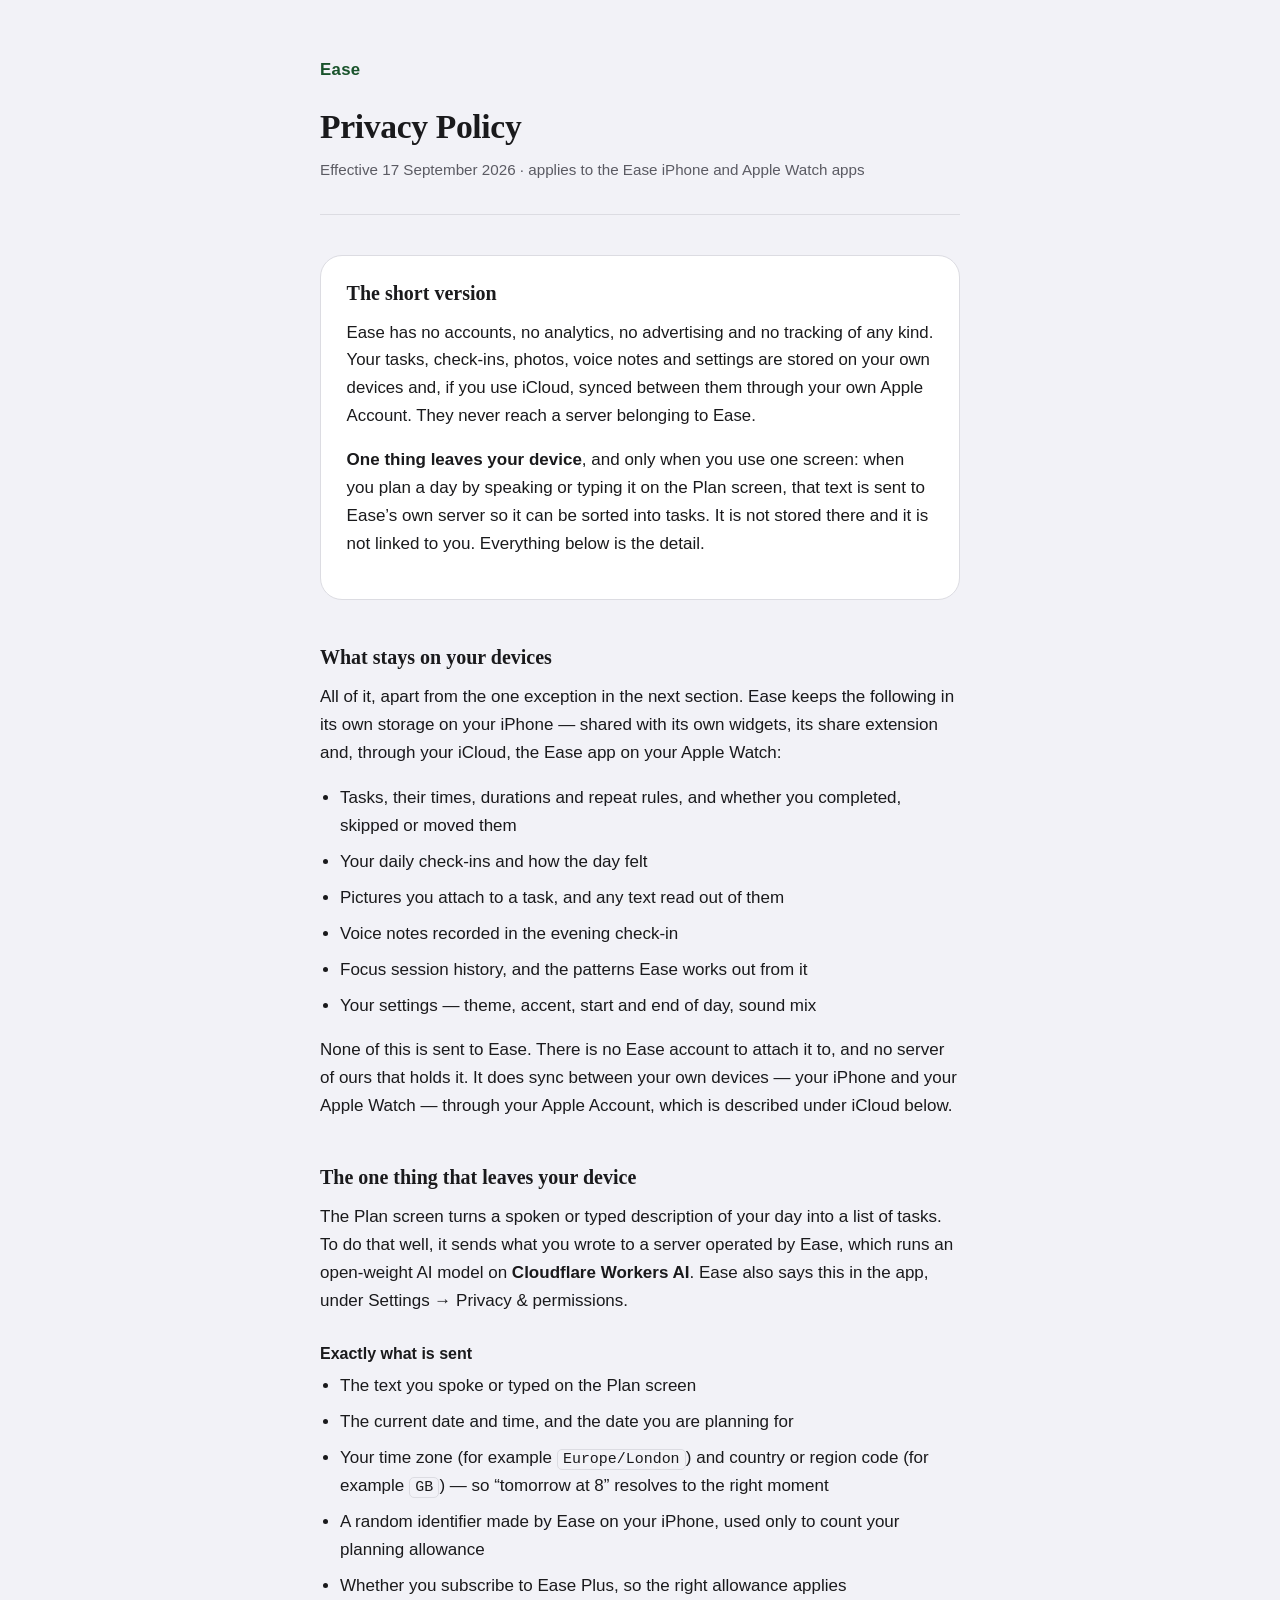
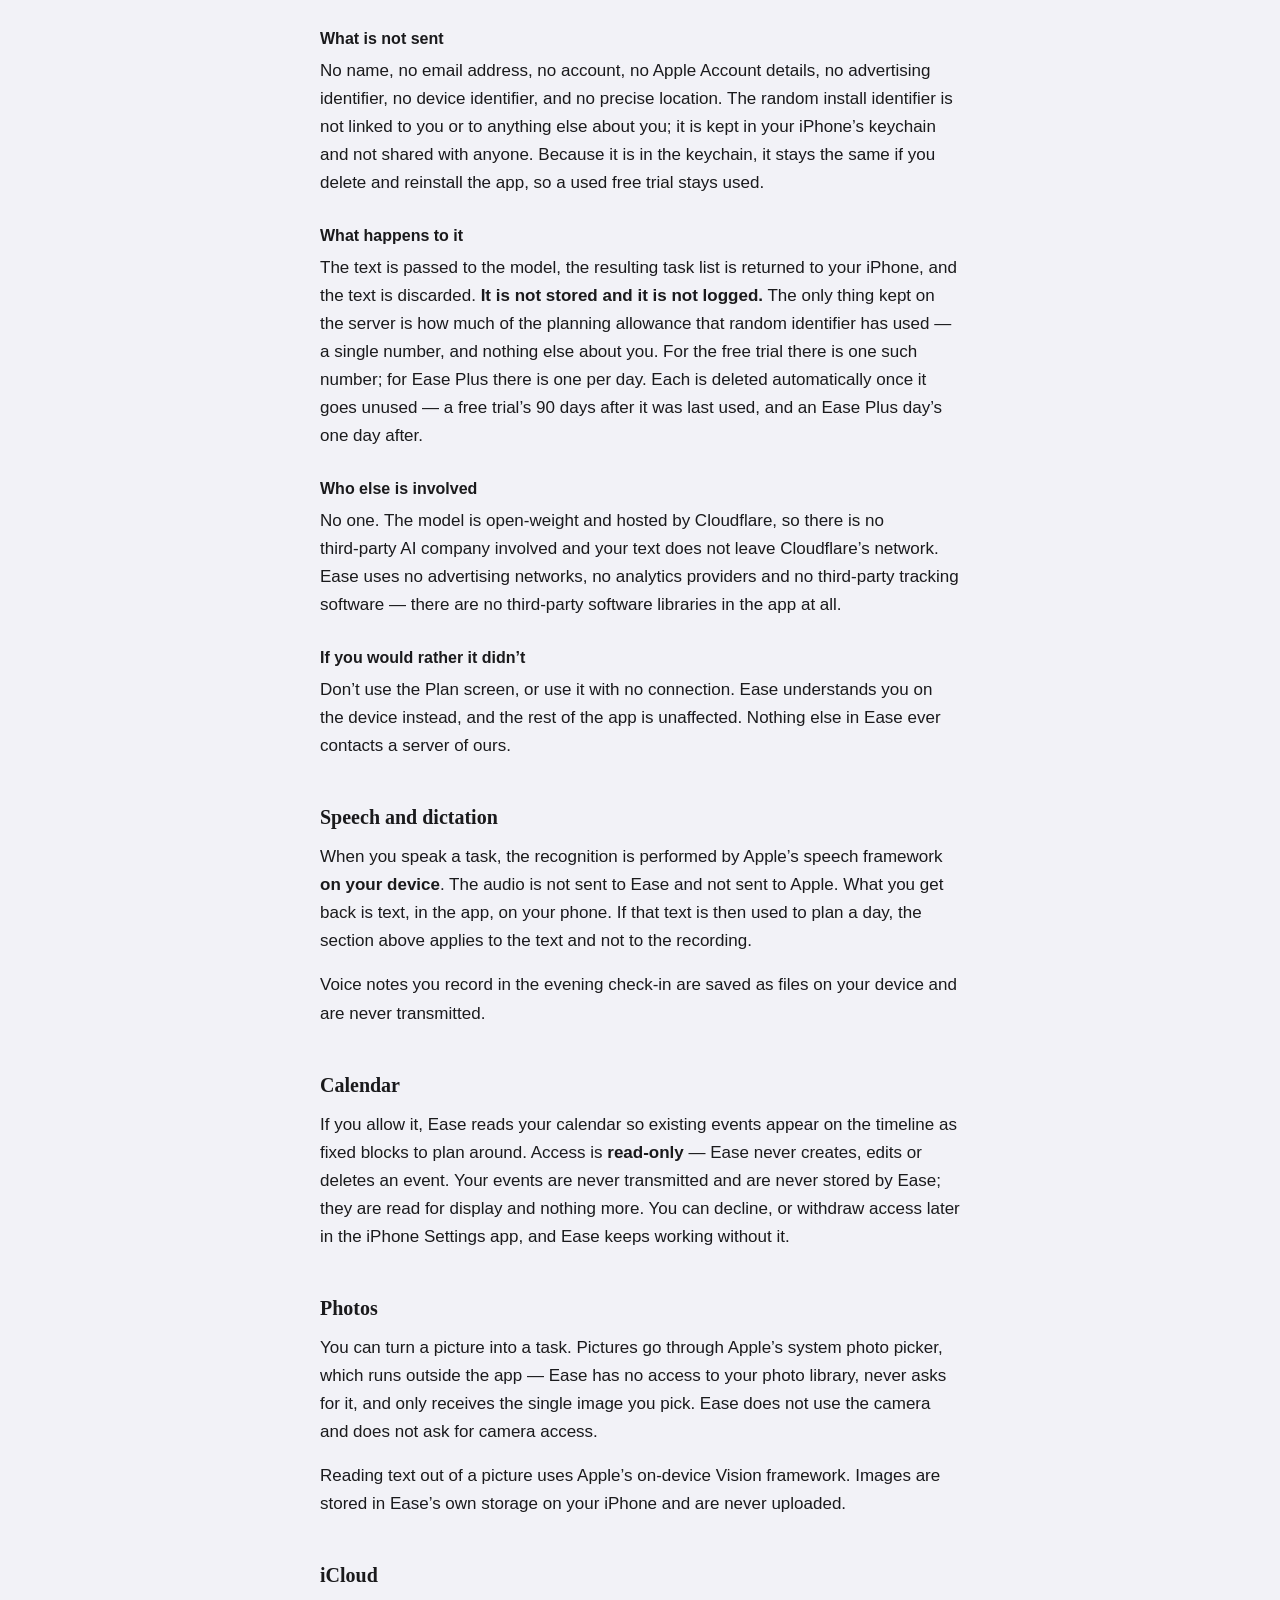
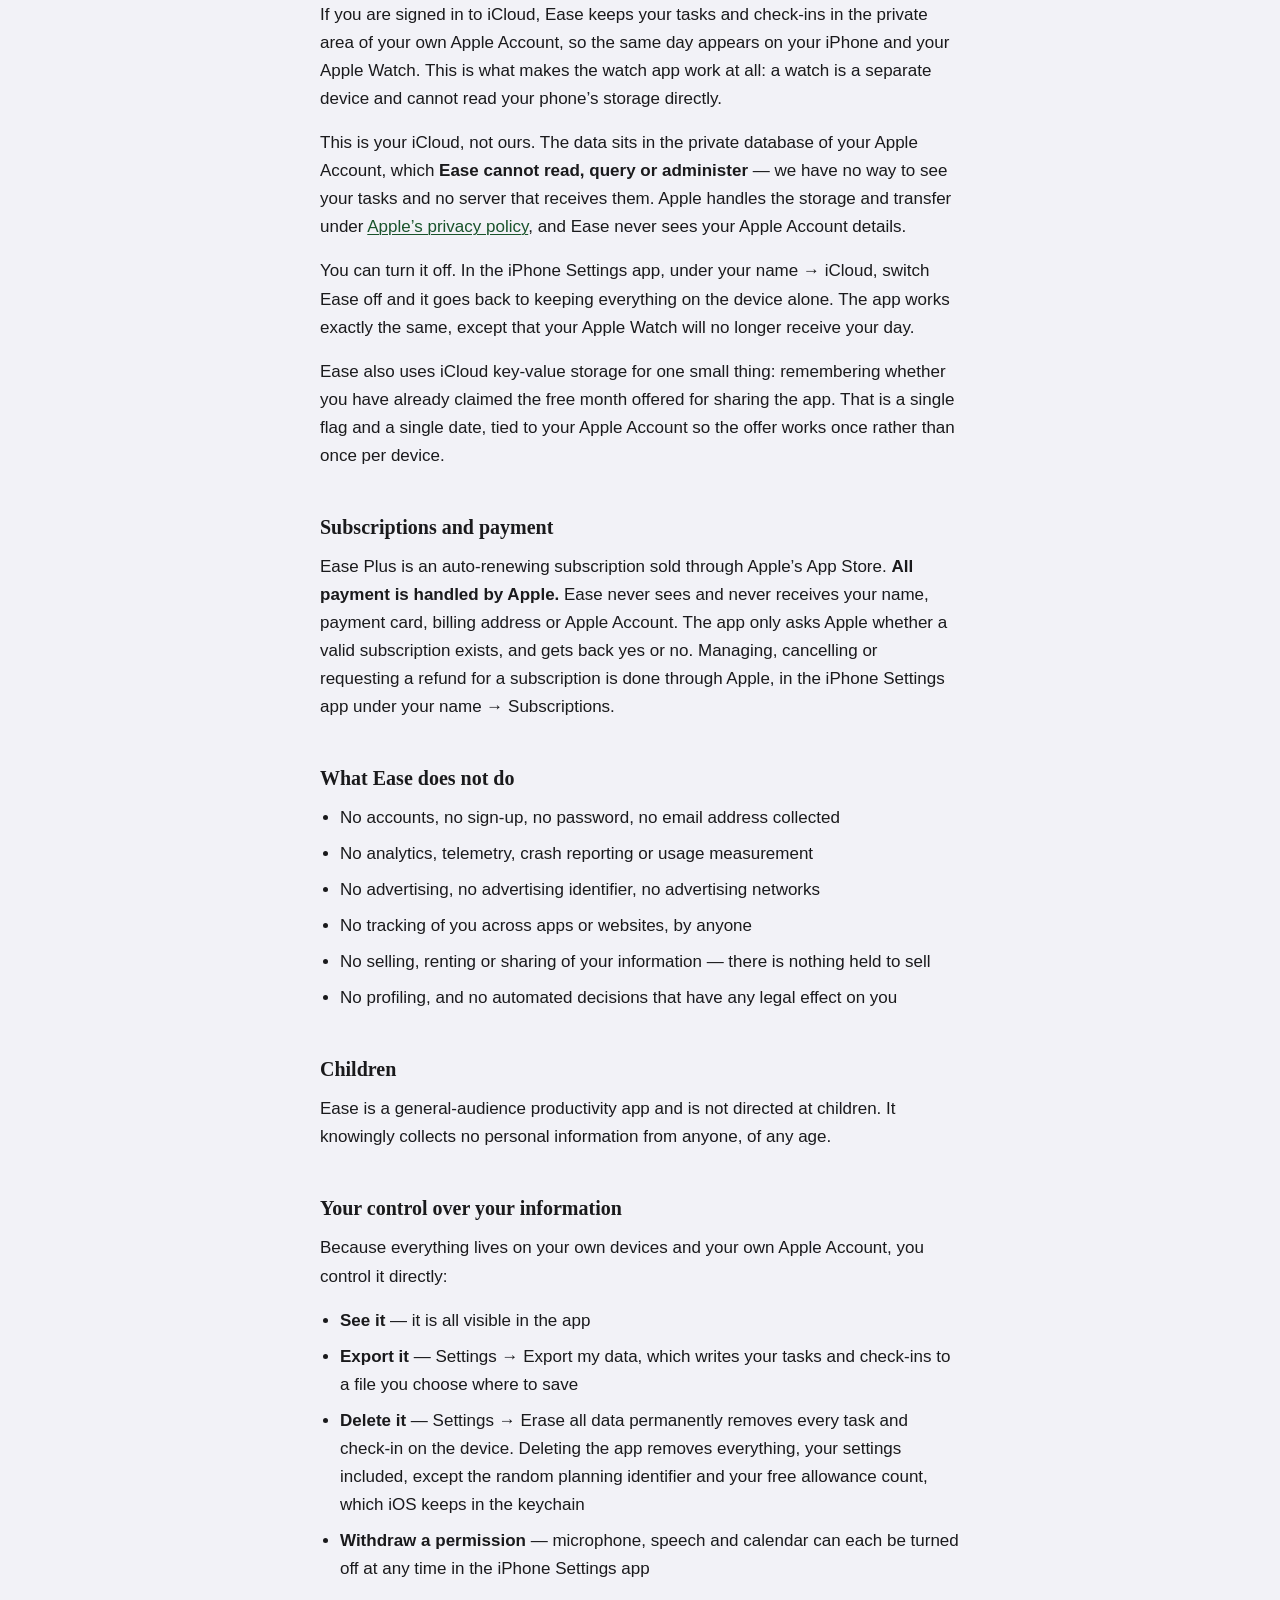
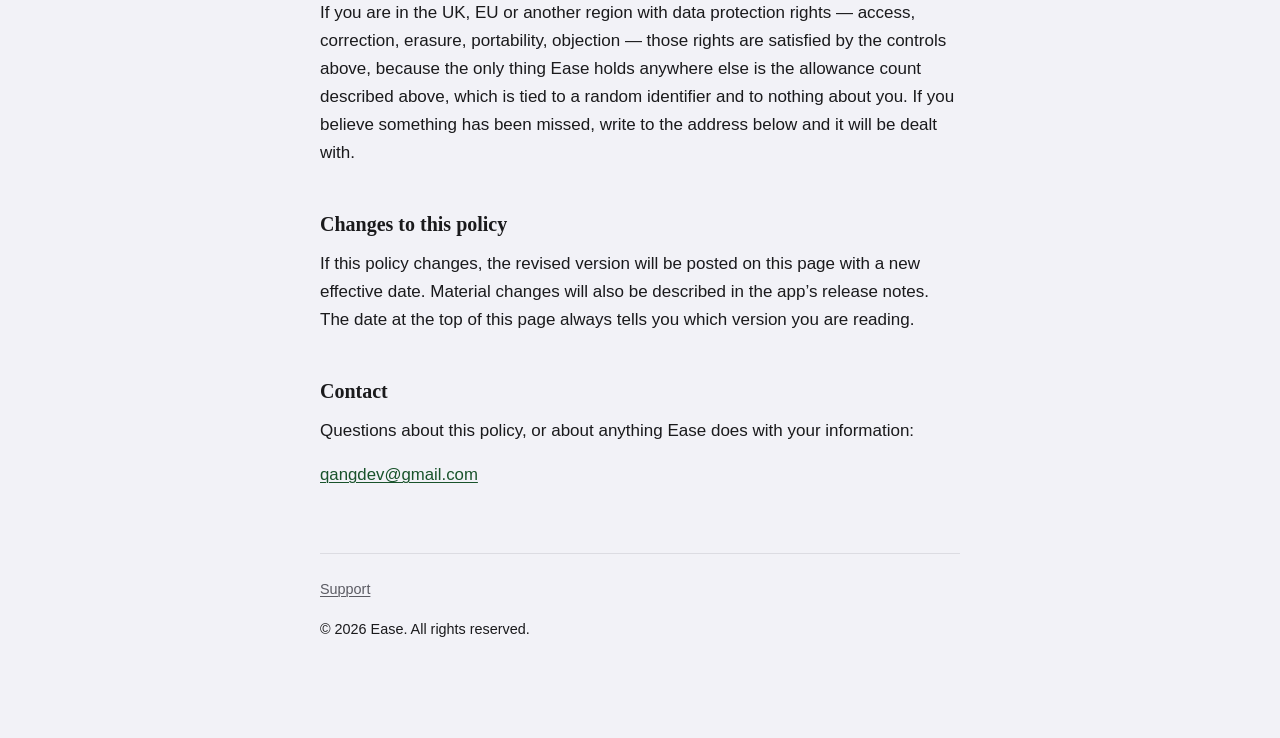
==== commit cb9f7487: "Say the planning allowance counts are deleted once unused The worker now deletes a free trial's coun" ====
--- a/privacy/index.html
+++ b/privacy/index.html
@@ -50,7 +50,7 @@
 <p>No name, no email address, no account, no Apple Account details, no advertising identifier, no device identifier, and no precise location. The random install identifier is not linked to you or to anything else about you; it is kept in your iPhone&rsquo;s keychain and not shared with anyone. Because it is in the keychain, it stays the same if you delete and reinstall the app, so a used free trial stays used.</p>
 
 <h3>What happens to it</h3>
-<p>The text is passed to the model, the resulting task list is returned to your iPhone, and the text is discarded. <strong>It is not stored and it is not logged.</strong> The only thing kept on the server is how much of the planning allowance that random identifier has used &mdash; a single number, and nothing else about you. For the free trial there is one such number; for Ease&nbsp;Plus there is one per day. They are not deleted automatically, which is what stops a free trial from starting over.</p>
+<p>The text is passed to the model, the resulting task list is returned to your iPhone, and the text is discarded. <strong>It is not stored and it is not logged.</strong> The only thing kept on the server is how much of the planning allowance that random identifier has used &mdash; a single number, and nothing else about you. For the free trial there is one such number; for Ease&nbsp;Plus there is one per day. Each is deleted automatically once it goes unused &mdash; a free trial&rsquo;s 90 days after it was last used, and an Ease&nbsp;Plus day&rsquo;s one day after.</p>
 
 <h3>Who else is involved</h3>
 <p>No one. The model is open&#8209;weight and hosted by Cloudflare, so there is no third&#8209;party AI company involved and your text does not leave Cloudflare&rsquo;s network. Ease uses no advertising networks, no analytics providers and no third&#8209;party tracking software &mdash; there are no third&#8209;party software libraries in the app at all.</p>
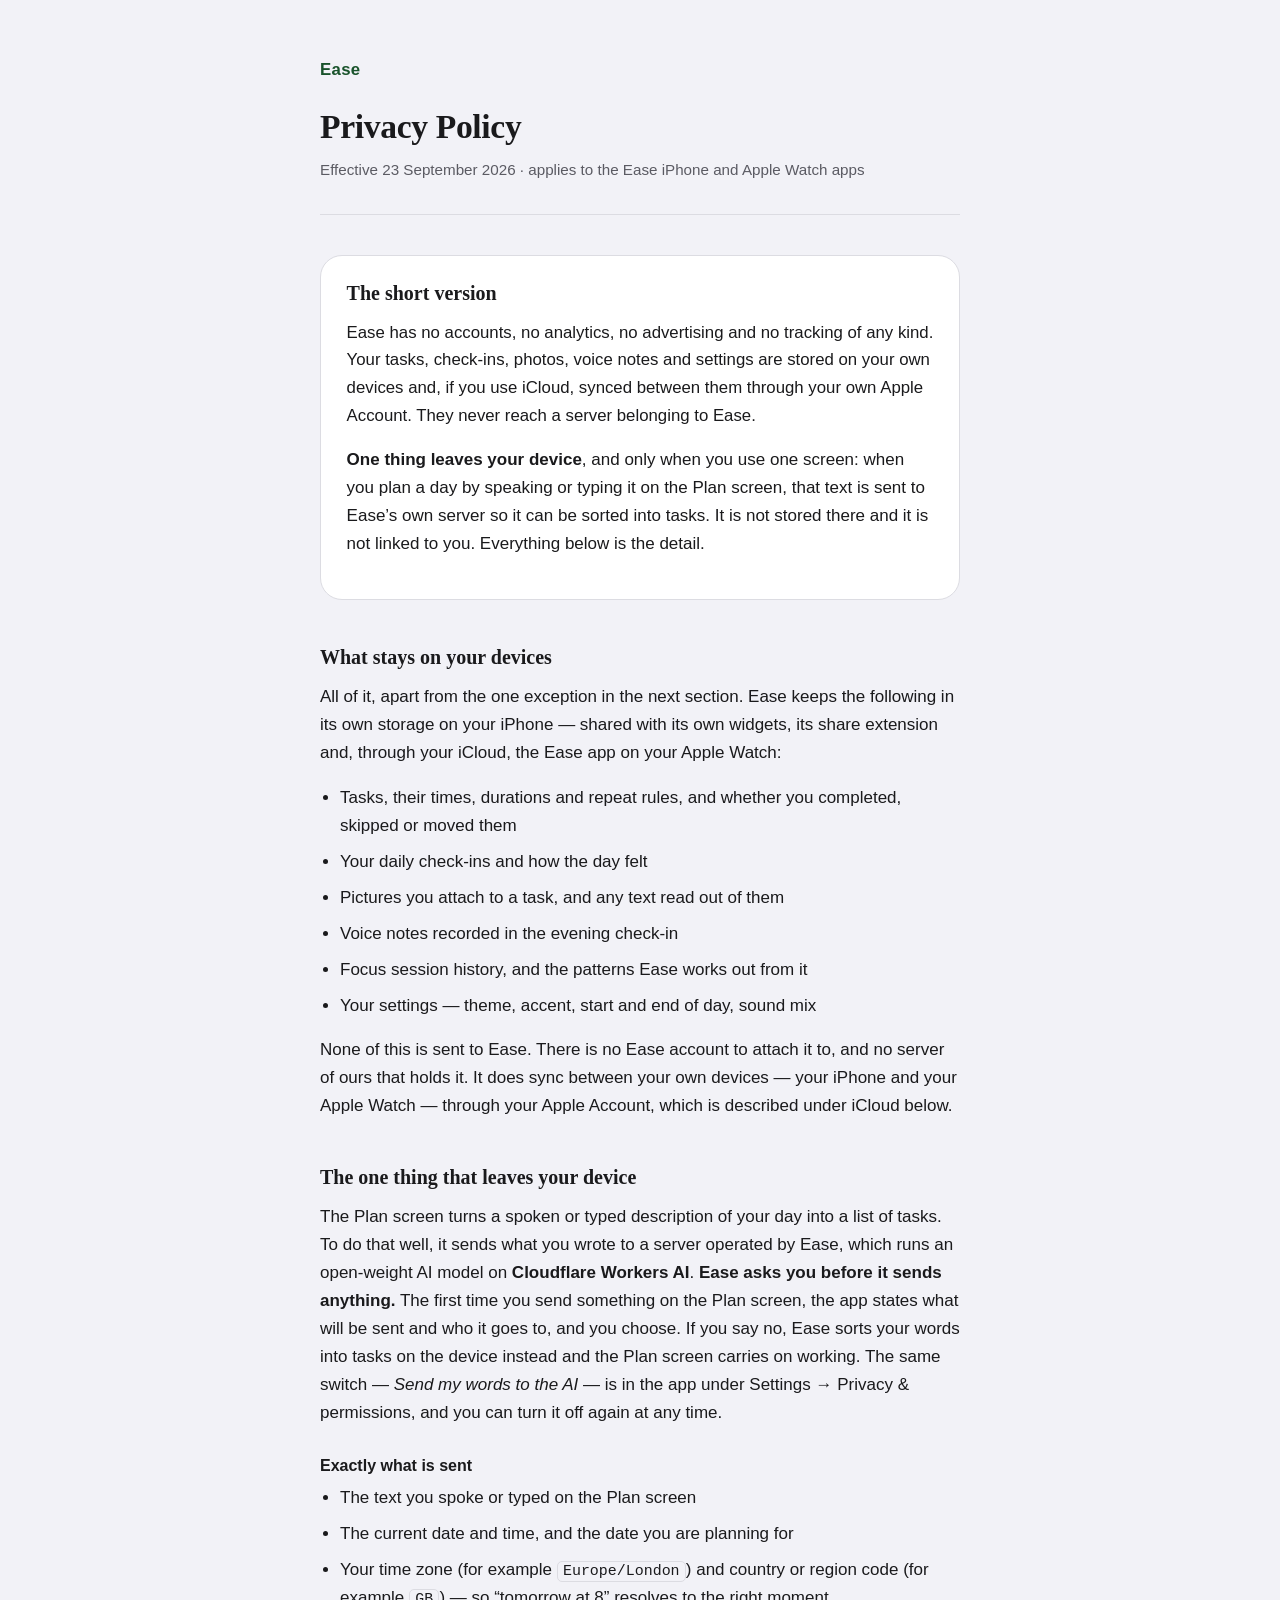
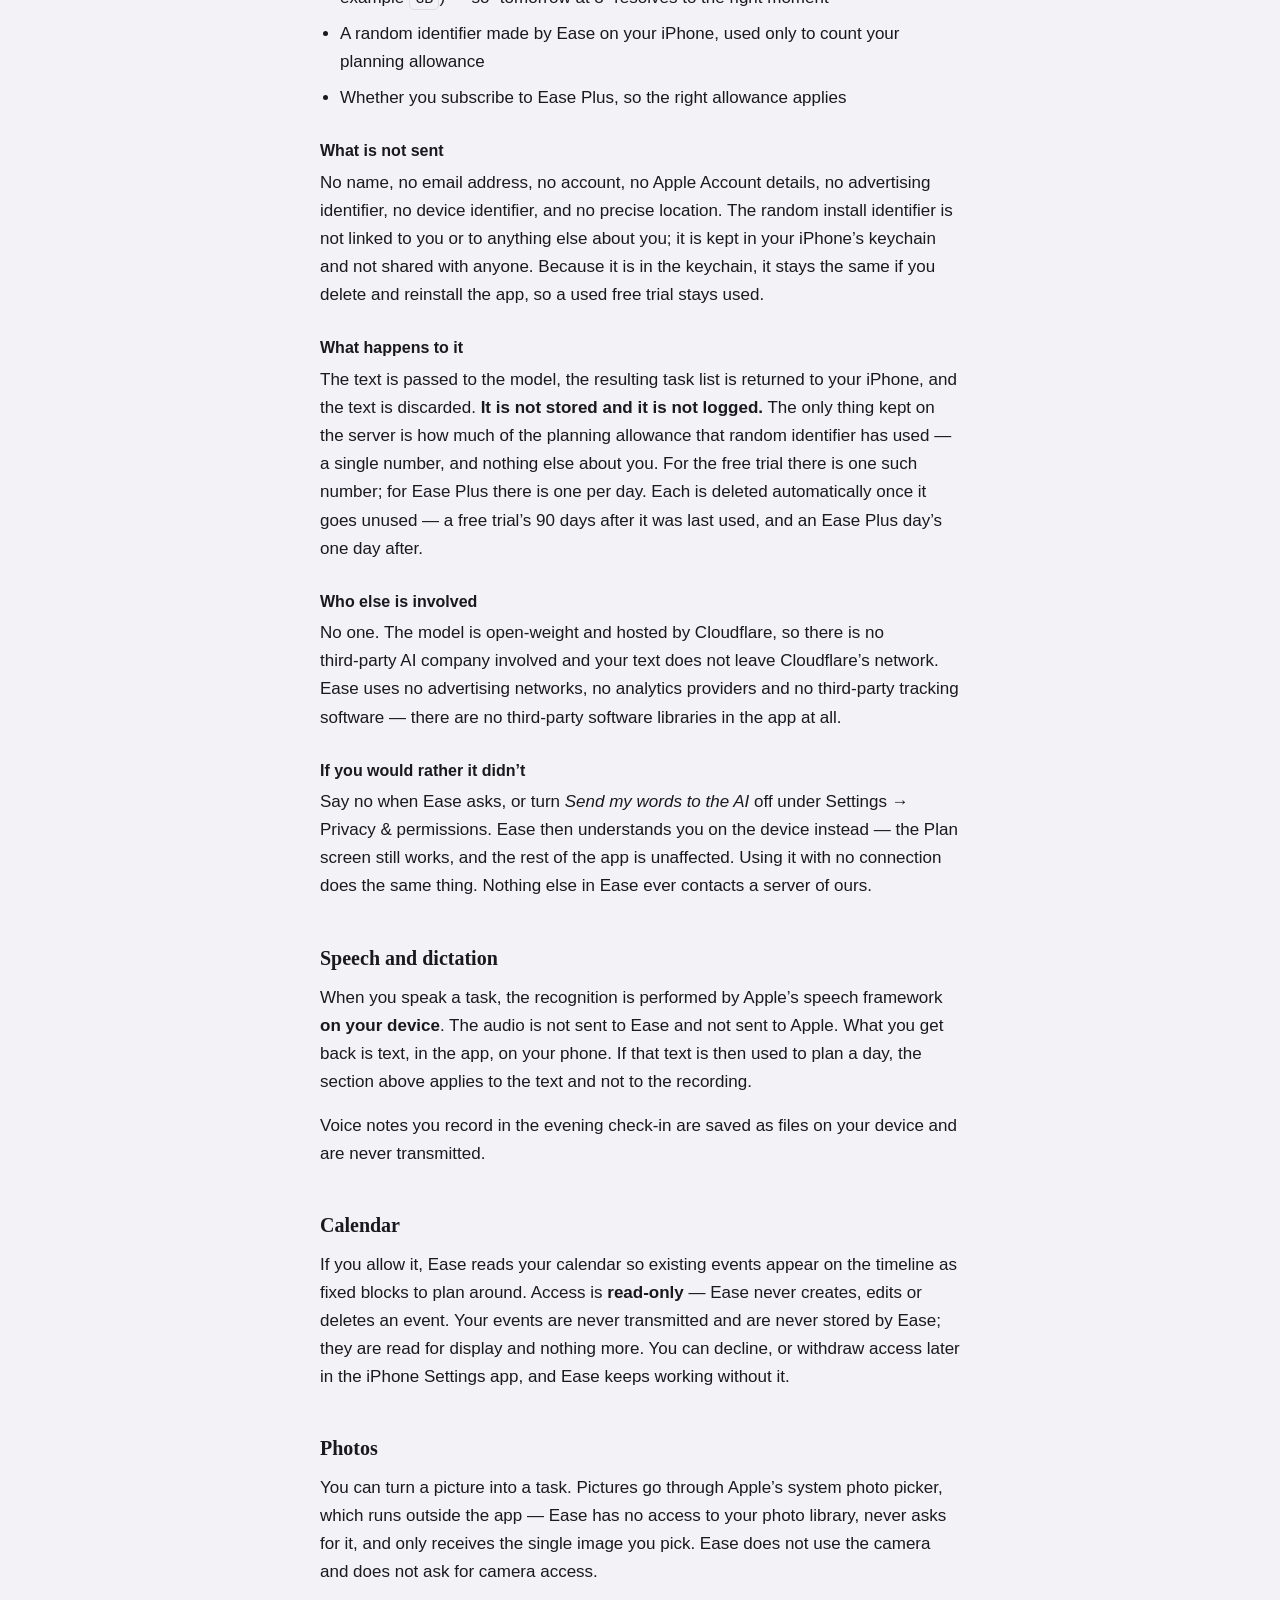
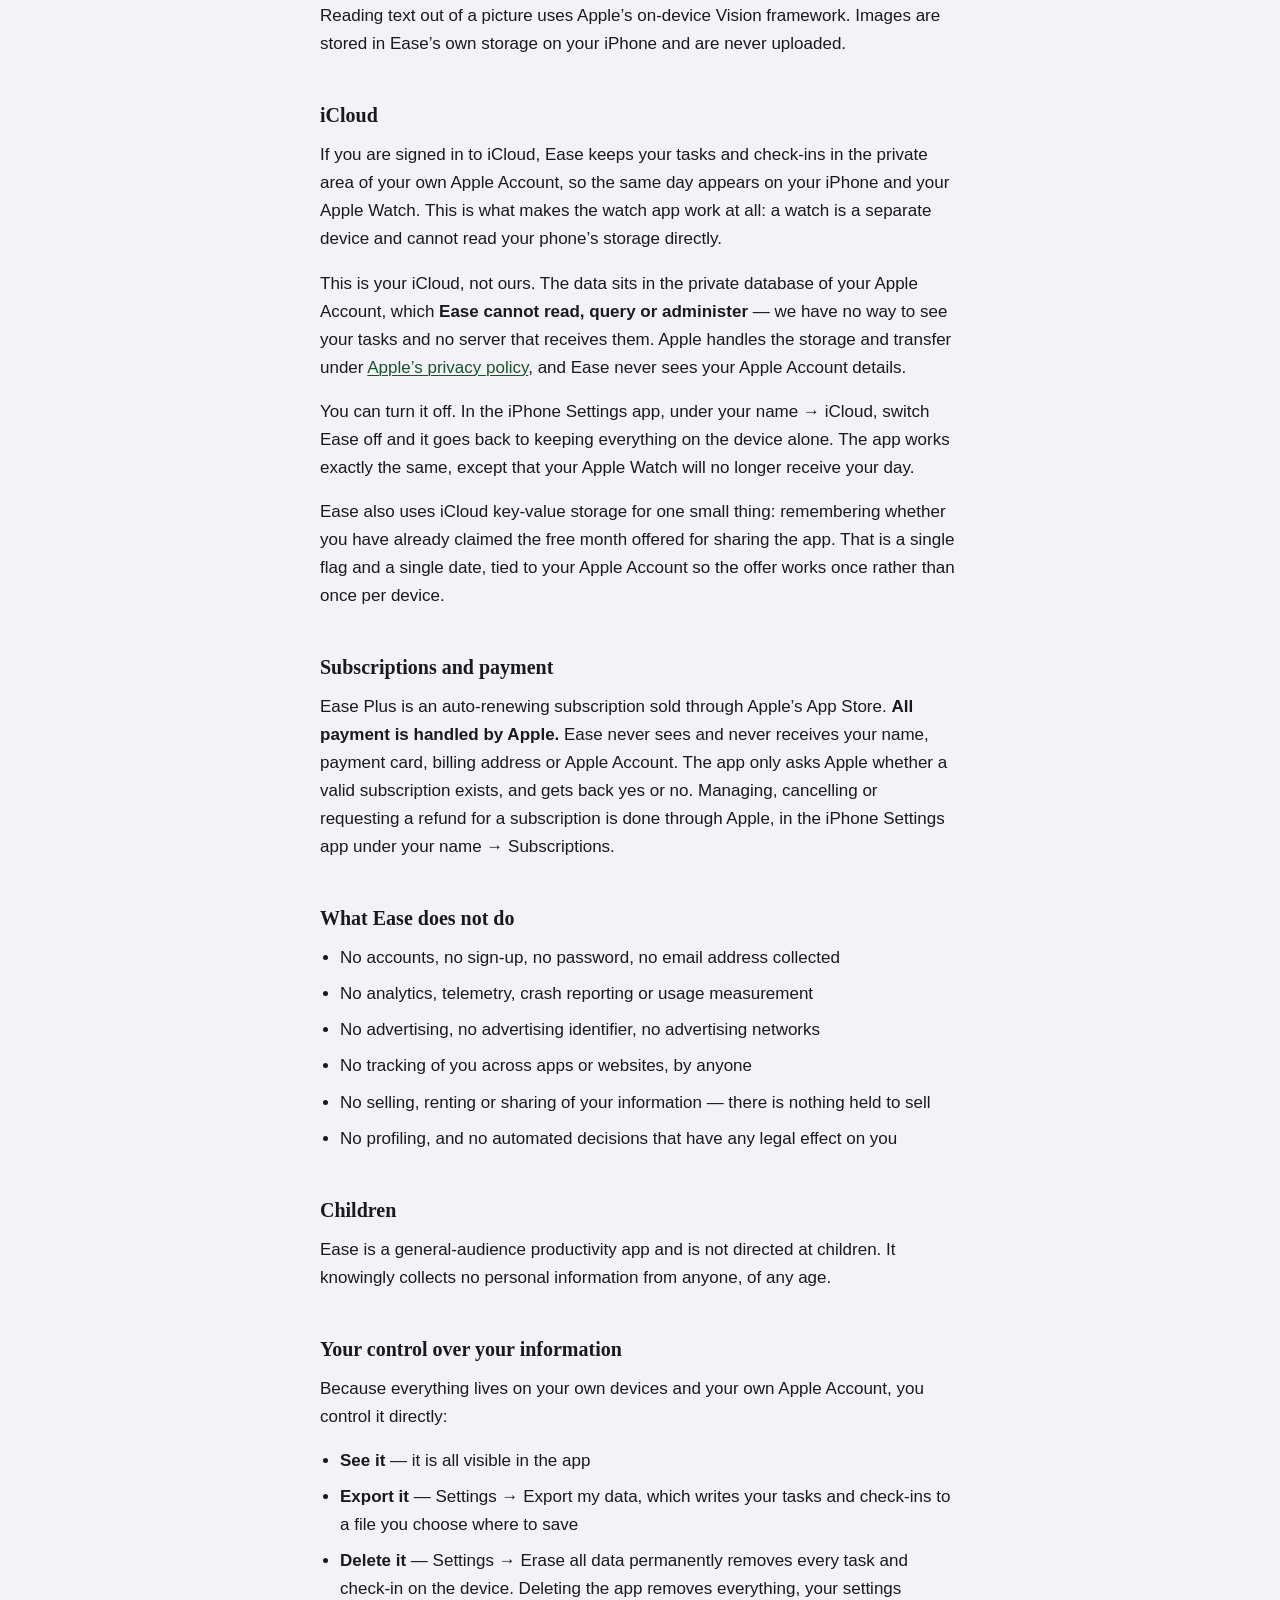
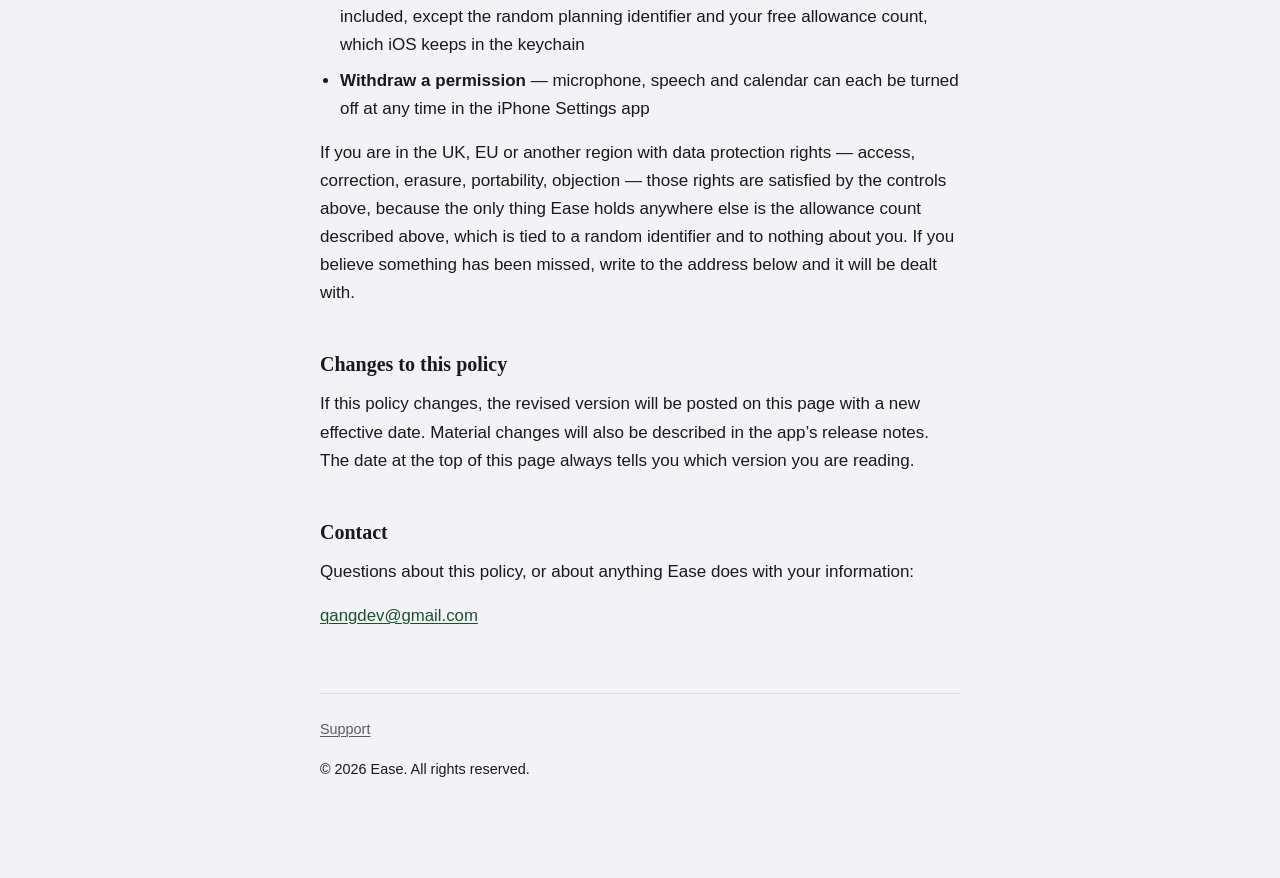
==== commit e7c86893: "Say that Ease asks before it sends anything App Review 5.1.2(i) wants permission taken before the se" ====
--- a/privacy/index.html
+++ b/privacy/index.html
@@ -13,7 +13,7 @@
 <header>
   <a class="wordmark" href="/">Ease</a>
   <h1>Privacy Policy</h1>
-  <p class="sub">Effective 17 September 2026 &middot; applies to the Ease iPhone and Apple&nbsp;Watch apps</p>
+  <p class="sub">Effective 23 September 2026 &middot; applies to the Ease iPhone and Apple&nbsp;Watch apps</p>
 </header>
 
 <div class="card">
@@ -35,7 +35,7 @@
 <p>None of this is sent to Ease. There is no Ease account to attach it to, and no server of ours that holds it. It does sync between your own devices &mdash; your iPhone and your Apple&nbsp;Watch &mdash; through your Apple Account, which is described under iCloud below.</p>
 
 <h2>The one thing that leaves your device</h2>
-<p>The Plan screen turns a spoken or typed description of your day into a list of tasks. To do that well, it sends what you wrote to a server operated by Ease, which runs an open&#8209;weight AI model on <strong>Cloudflare Workers AI</strong>. Ease also says this in the app, under Settings &rarr; Privacy &amp; permissions.</p>
+<p>The Plan screen turns a spoken or typed description of your day into a list of tasks. To do that well, it sends what you wrote to a server operated by Ease, which runs an open&#8209;weight AI model on <strong>Cloudflare Workers AI</strong>. <strong>Ease asks you before it sends anything.</strong> The first time you send something on the Plan screen, the app states what will be sent and who it goes to, and you choose. If you say no, Ease sorts your words into tasks on the device instead and the Plan screen carries on working. The same switch &mdash; <em>Send my words to the AI</em> &mdash; is in the app under Settings &rarr; Privacy &amp; permissions, and you can turn it off again at any time.</p>
 
 <h3>Exactly what is sent</h3>
 <ul>
@@ -56,7 +56,7 @@
 <p>No one. The model is open&#8209;weight and hosted by Cloudflare, so there is no third&#8209;party AI company involved and your text does not leave Cloudflare&rsquo;s network. Ease uses no advertising networks, no analytics providers and no third&#8209;party tracking software &mdash; there are no third&#8209;party software libraries in the app at all.</p>
 
 <h3>If you would rather it didn&rsquo;t</h3>
-<p>Don&rsquo;t use the Plan screen, or use it with no connection. Ease understands you on the device instead, and the rest of the app is unaffected. Nothing else in Ease ever contacts a server of ours.</p>
+<p>Say no when Ease asks, or turn <em>Send my words to the AI</em> off under Settings &rarr; Privacy &amp; permissions. Ease then understands you on the device instead &mdash; the Plan screen still works, and the rest of the app is unaffected. Using it with no connection does the same thing. Nothing else in Ease ever contacts a server of ours.</p>
 
 <h2>Speech and dictation</h2>
 <p>When you speak a task, the recognition is performed by Apple&rsquo;s speech framework <strong>on your device</strong>. The audio is not sent to Ease and not sent to Apple. What you get back is text, in the app, on your phone. If that text is then used to plan a day, the section above applies to the text and not to the recording.</p>
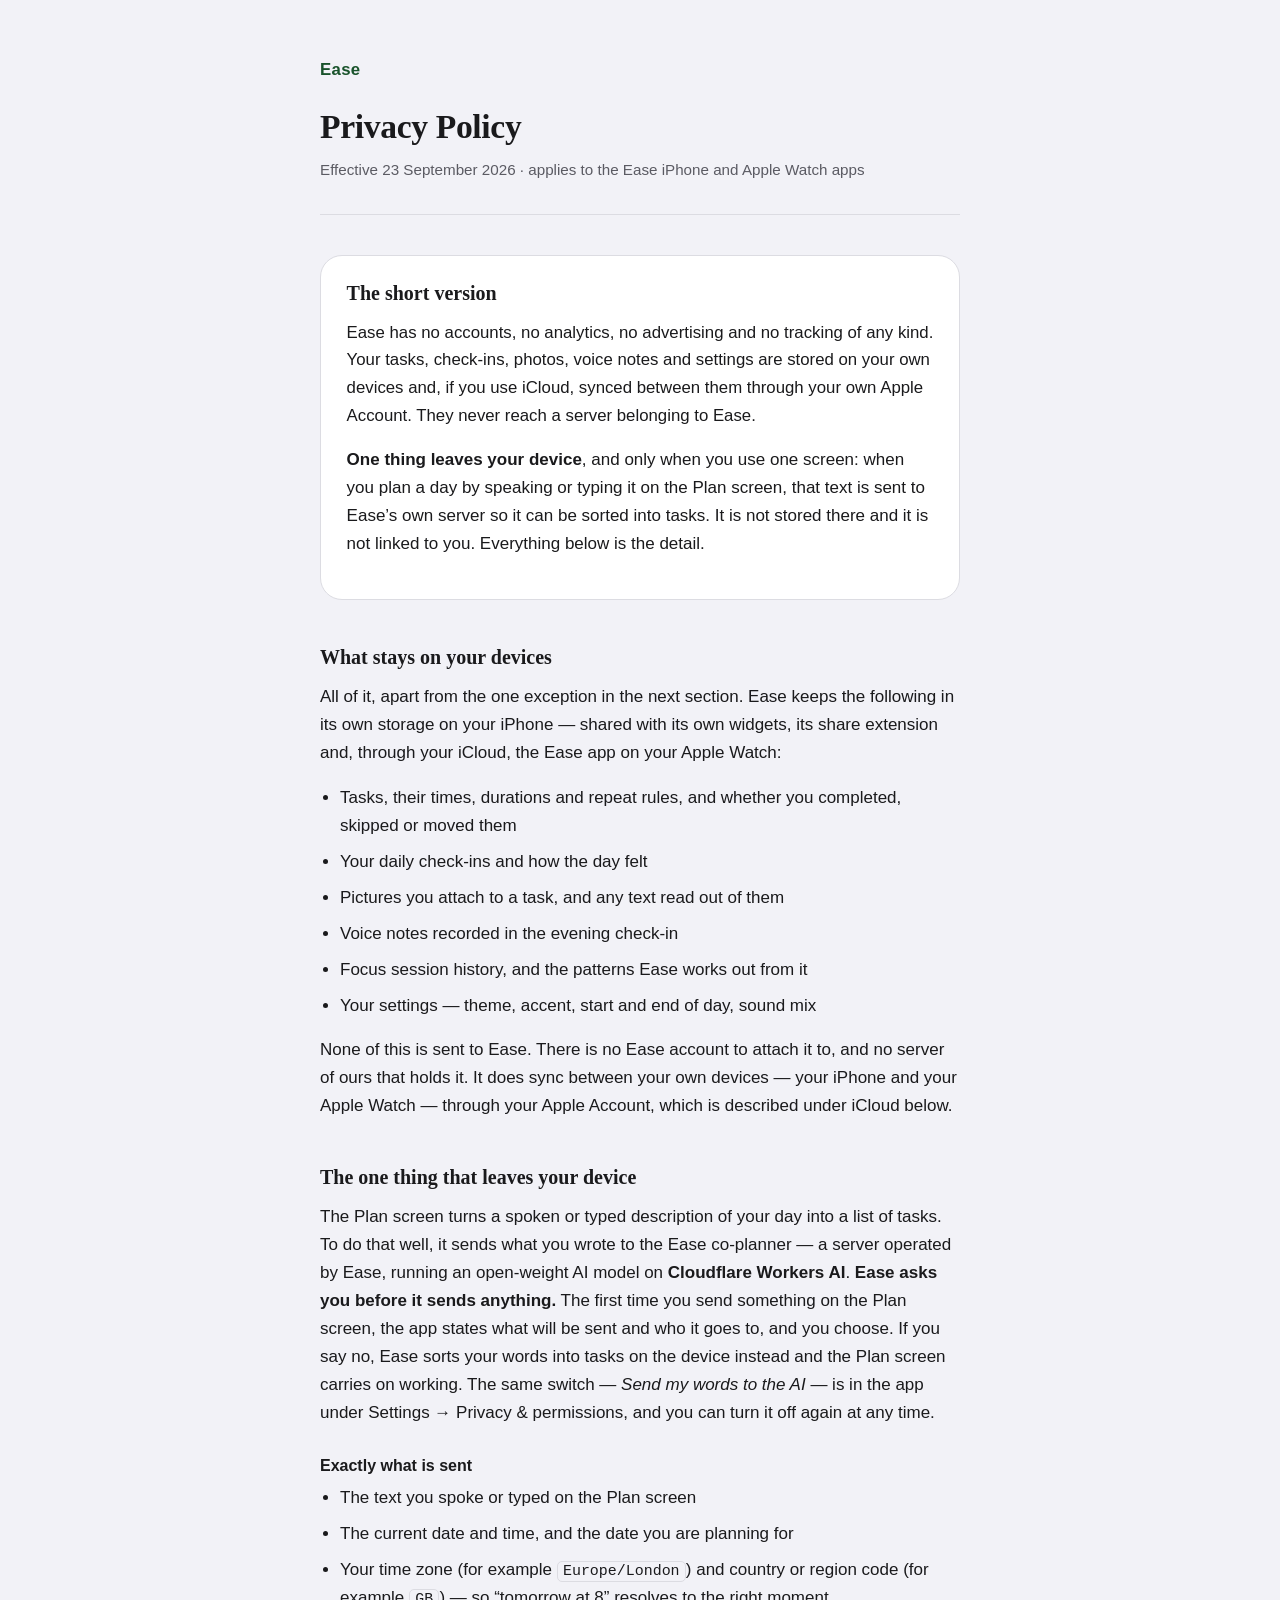
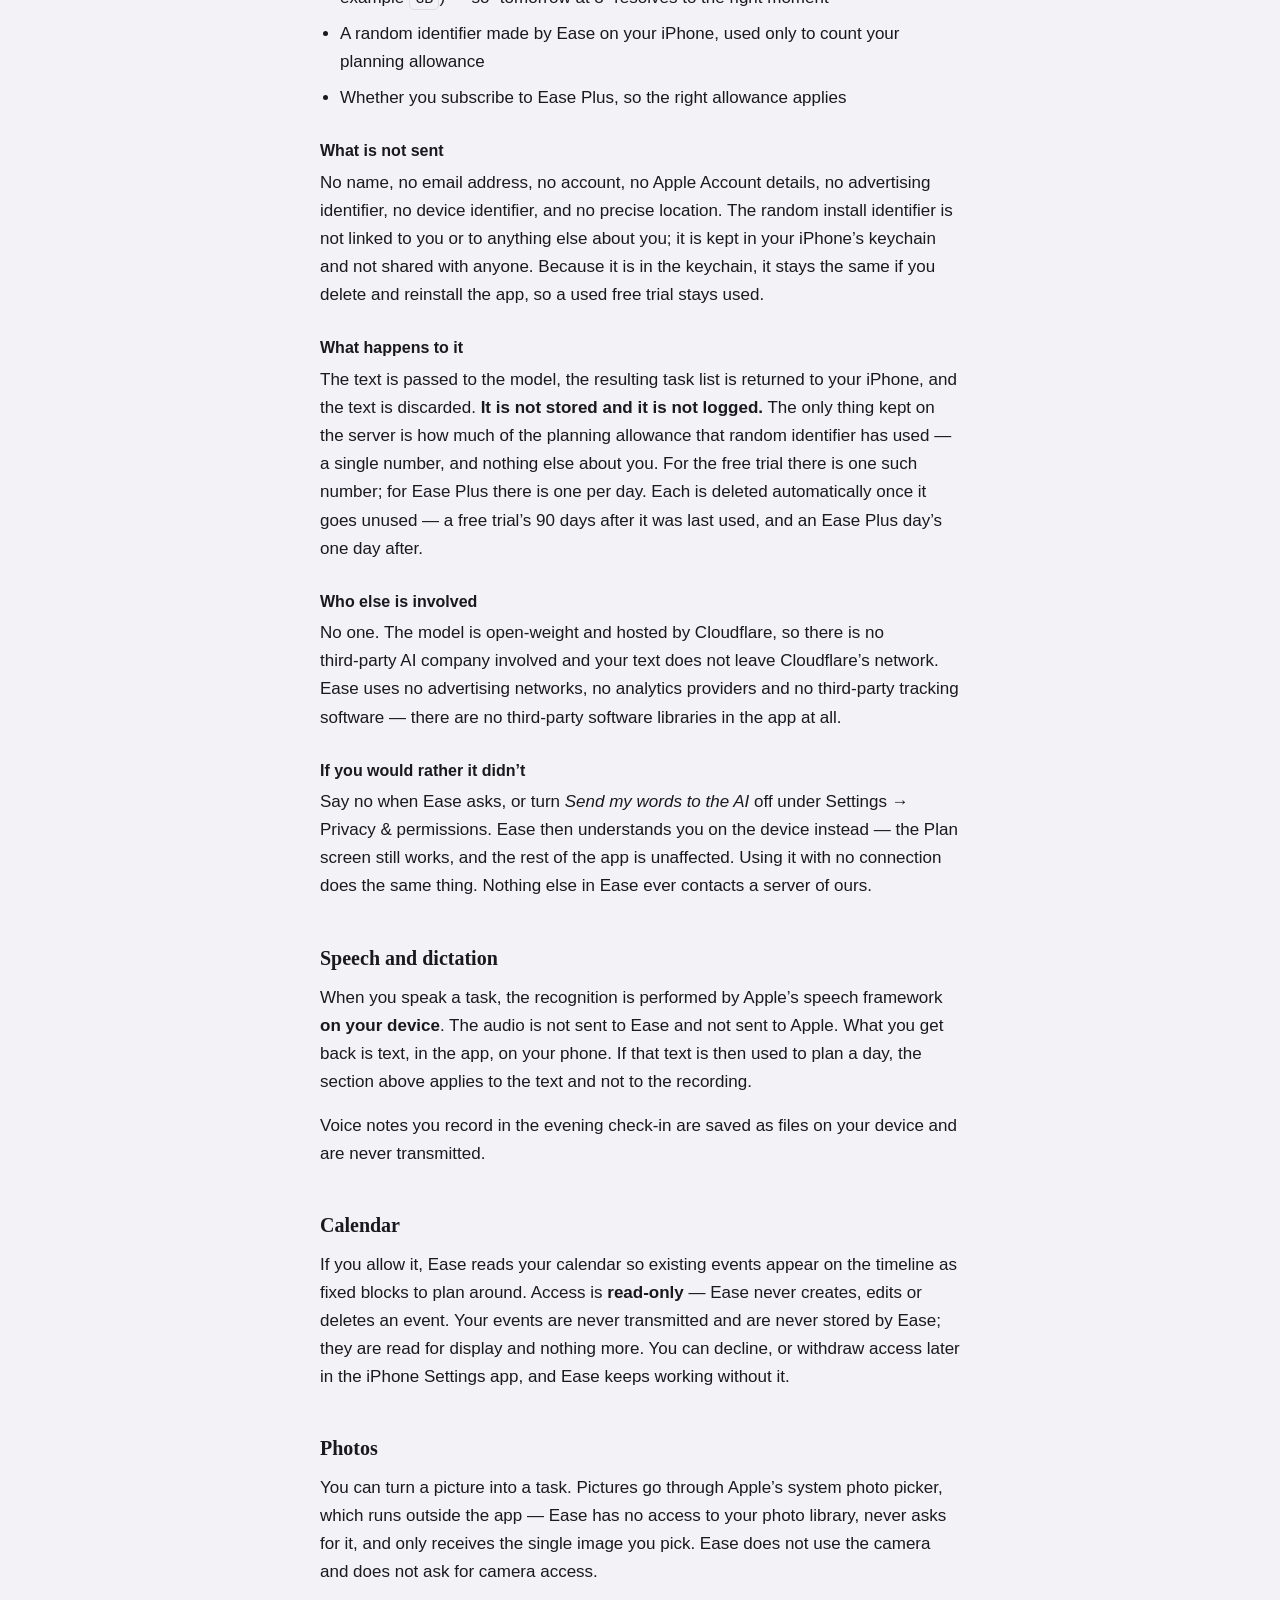
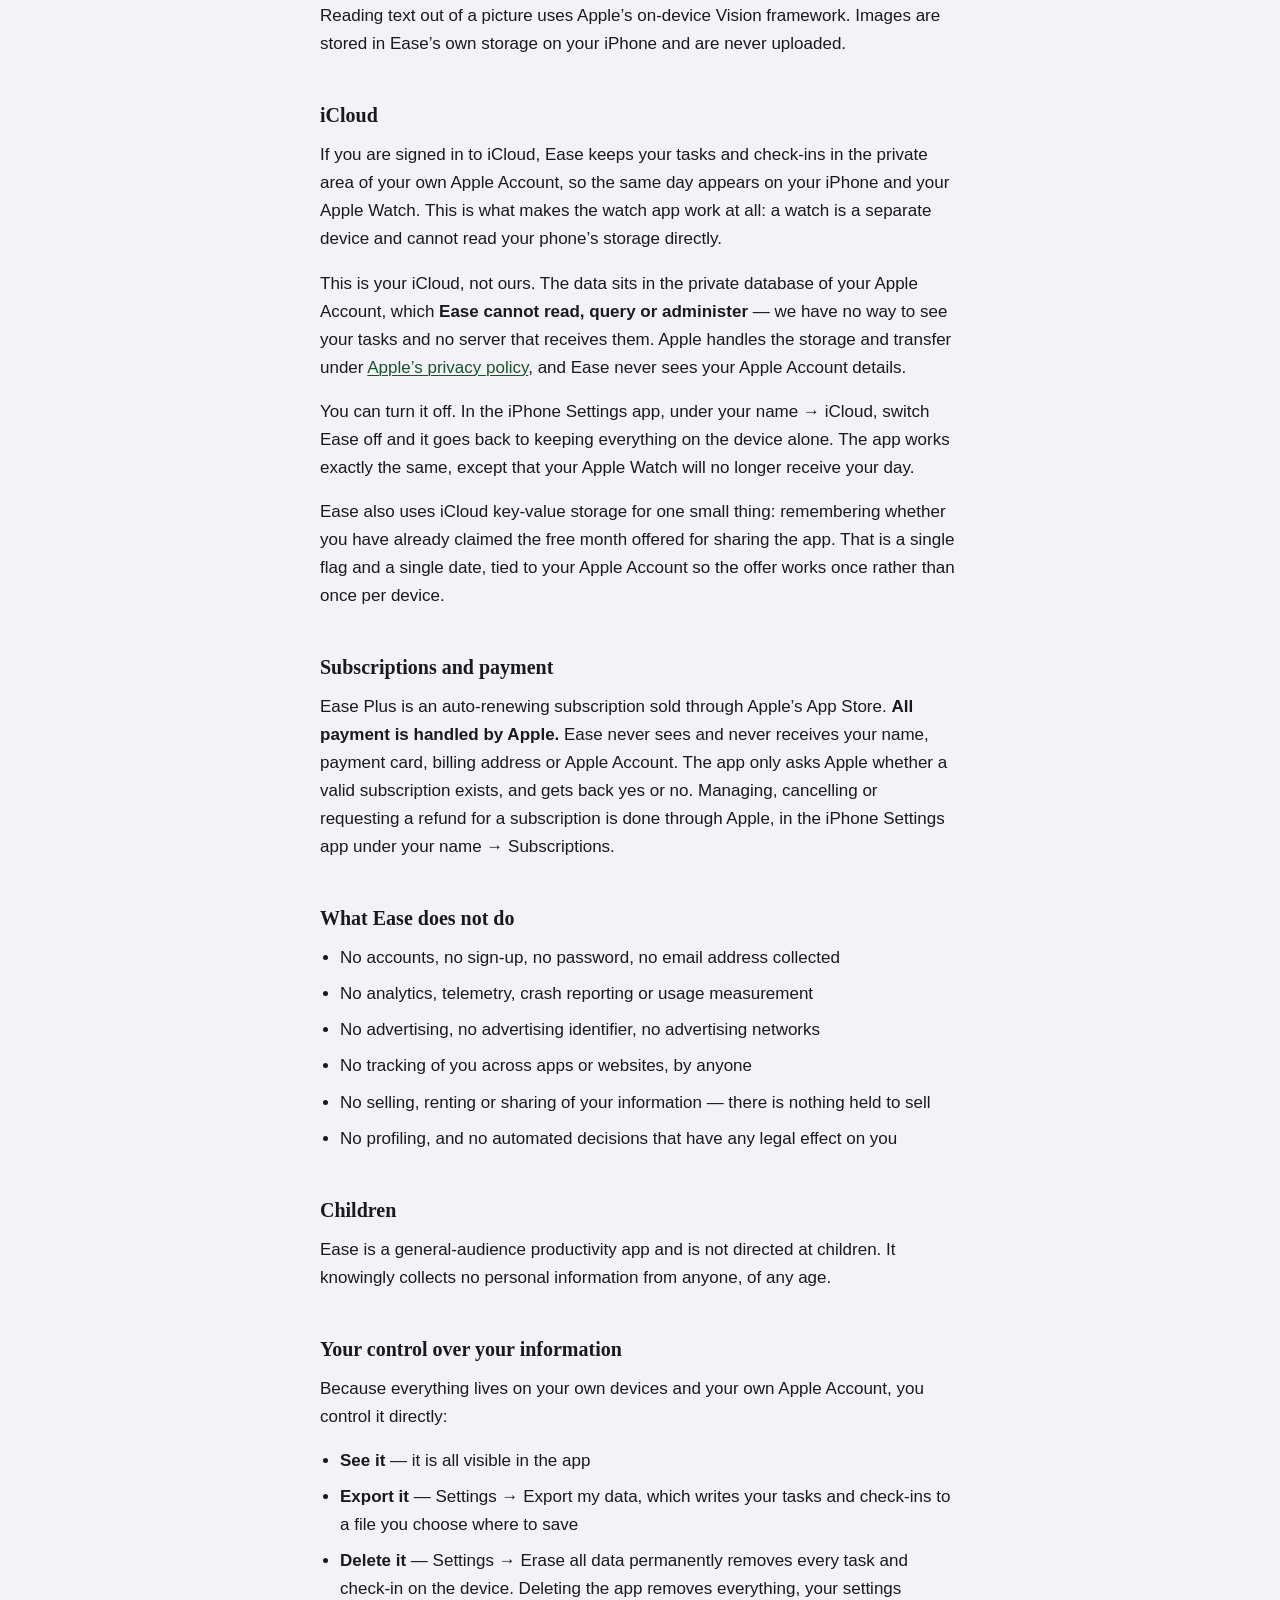
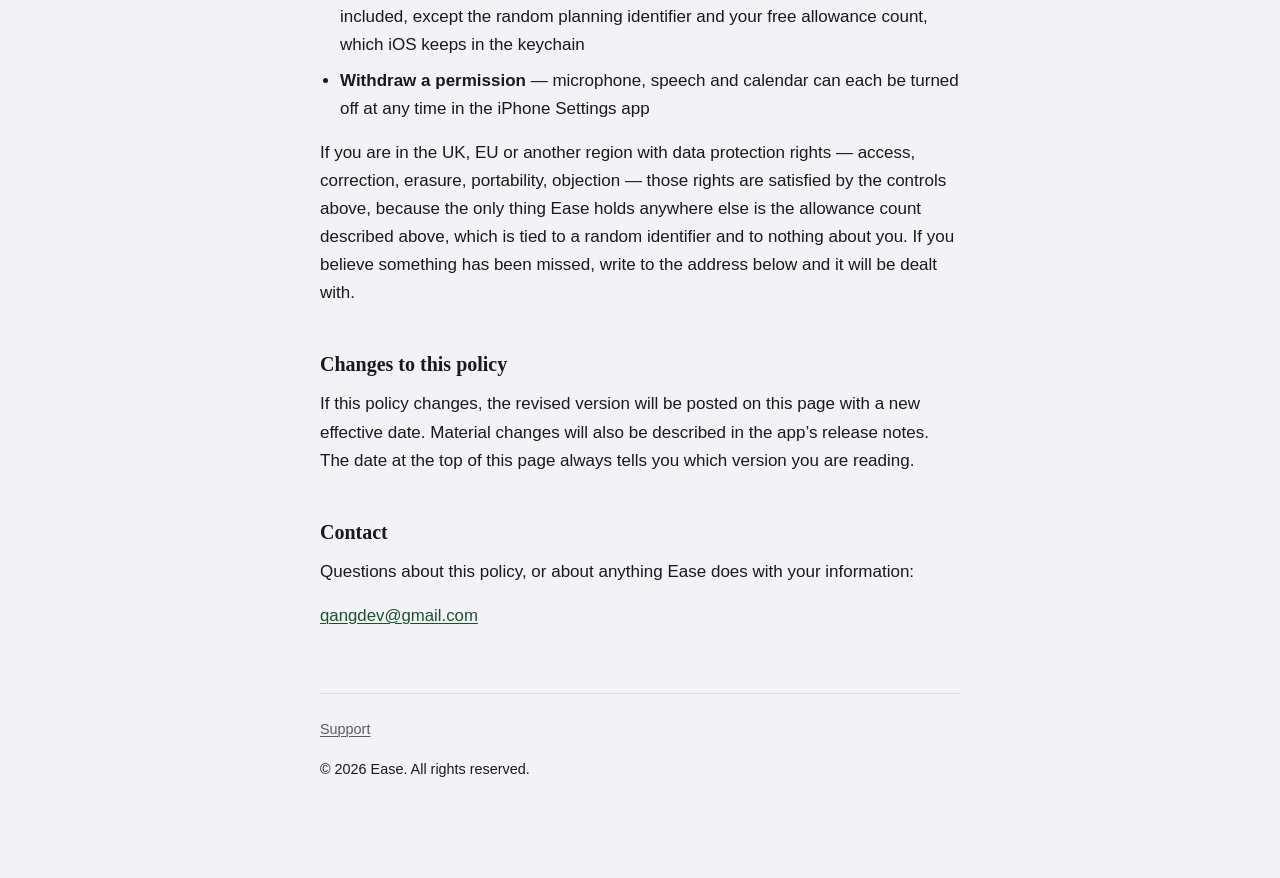
==== commit 8ddaa541: "Name the co-planner before the vendor Co-Authored-By: Claude Opus 5 <noreply@anthropic.com>" ====
--- a/privacy/index.html
+++ b/privacy/index.html
@@ -35,7 +35,7 @@
 <p>None of this is sent to Ease. There is no Ease account to attach it to, and no server of ours that holds it. It does sync between your own devices &mdash; your iPhone and your Apple&nbsp;Watch &mdash; through your Apple Account, which is described under iCloud below.</p>
 
 <h2>The one thing that leaves your device</h2>
-<p>The Plan screen turns a spoken or typed description of your day into a list of tasks. To do that well, it sends what you wrote to a server operated by Ease, which runs an open&#8209;weight AI model on <strong>Cloudflare Workers AI</strong>. <strong>Ease asks you before it sends anything.</strong> The first time you send something on the Plan screen, the app states what will be sent and who it goes to, and you choose. If you say no, Ease sorts your words into tasks on the device instead and the Plan screen carries on working. The same switch &mdash; <em>Send my words to the AI</em> &mdash; is in the app under Settings &rarr; Privacy &amp; permissions, and you can turn it off again at any time.</p>
+<p>The Plan screen turns a spoken or typed description of your day into a list of tasks. To do that well, it sends what you wrote to the Ease co&#8209;planner &mdash; a server operated by Ease, running an open&#8209;weight AI model on <strong>Cloudflare Workers AI</strong>. <strong>Ease asks you before it sends anything.</strong> The first time you send something on the Plan screen, the app states what will be sent and who it goes to, and you choose. If you say no, Ease sorts your words into tasks on the device instead and the Plan screen carries on working. The same switch &mdash; <em>Send my words to the AI</em> &mdash; is in the app under Settings &rarr; Privacy &amp; permissions, and you can turn it off again at any time.</p>
 
 <h3>Exactly what is sent</h3>
 <ul>
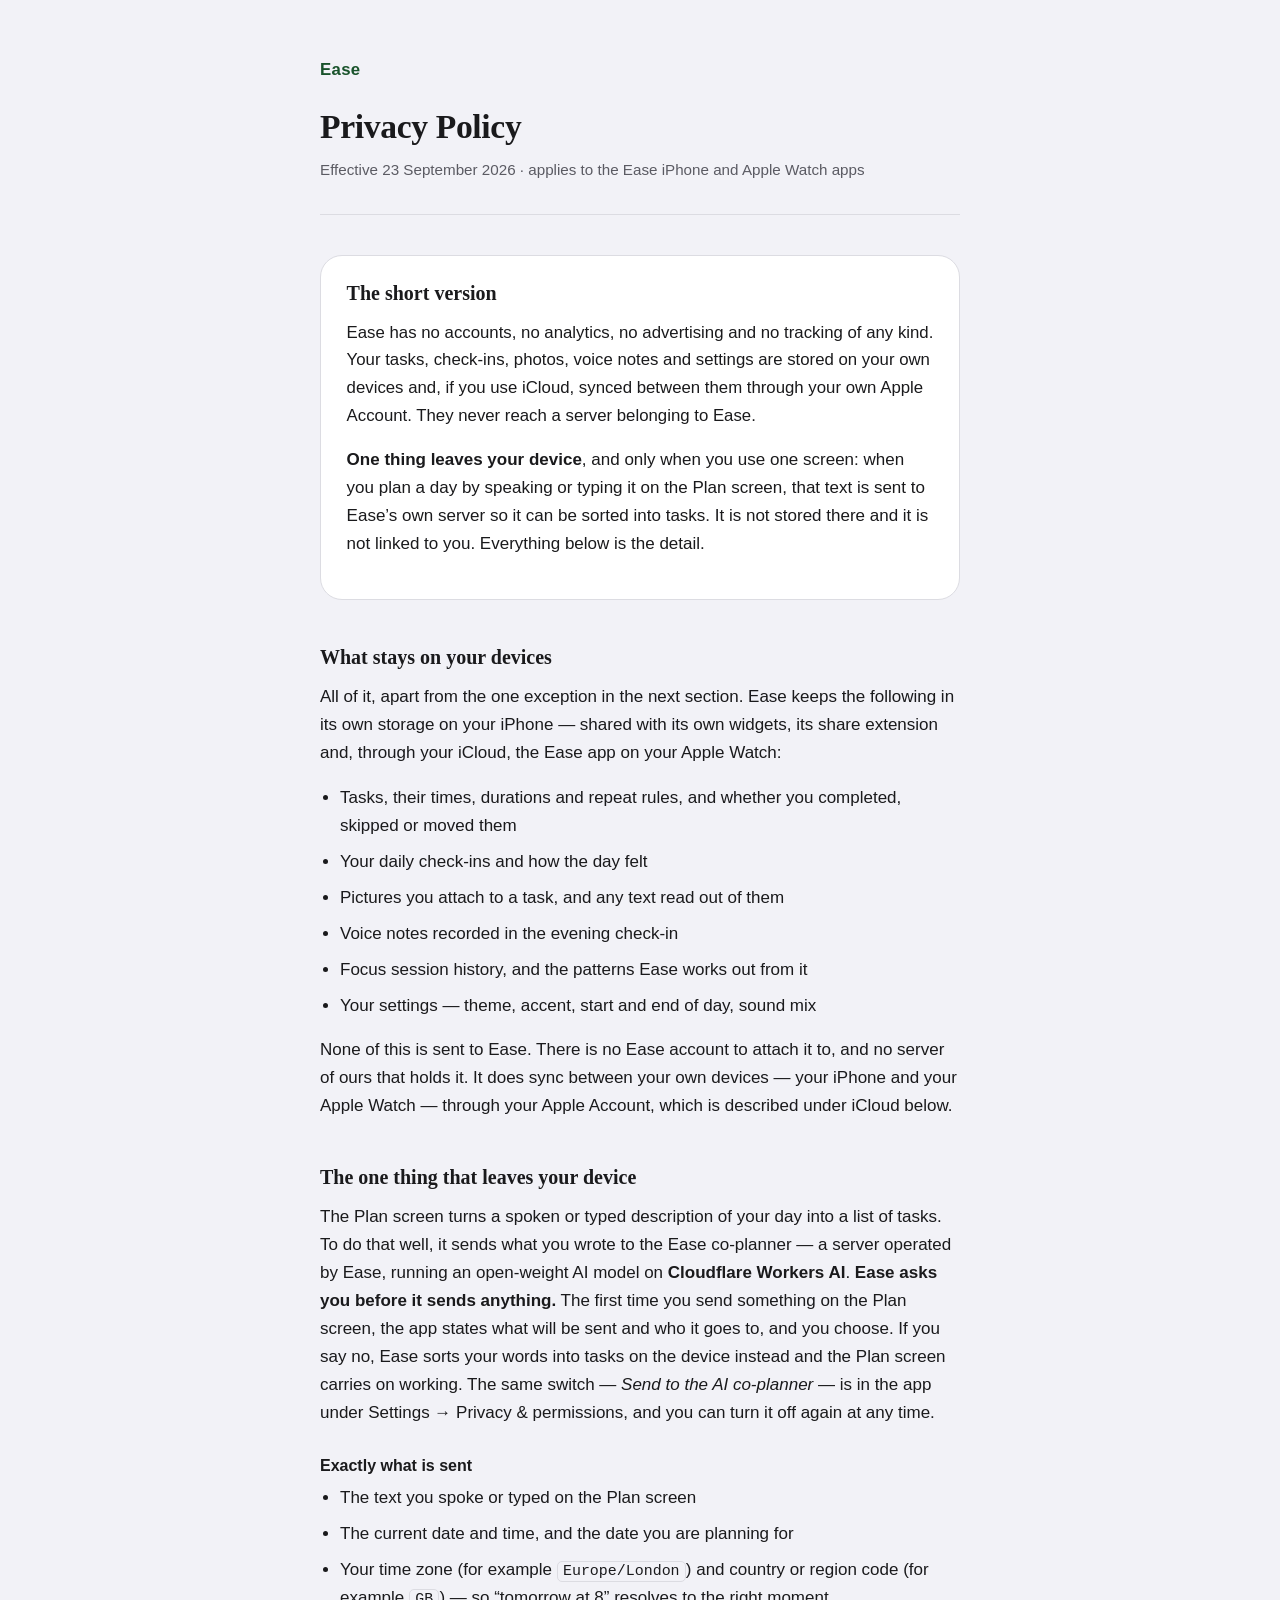
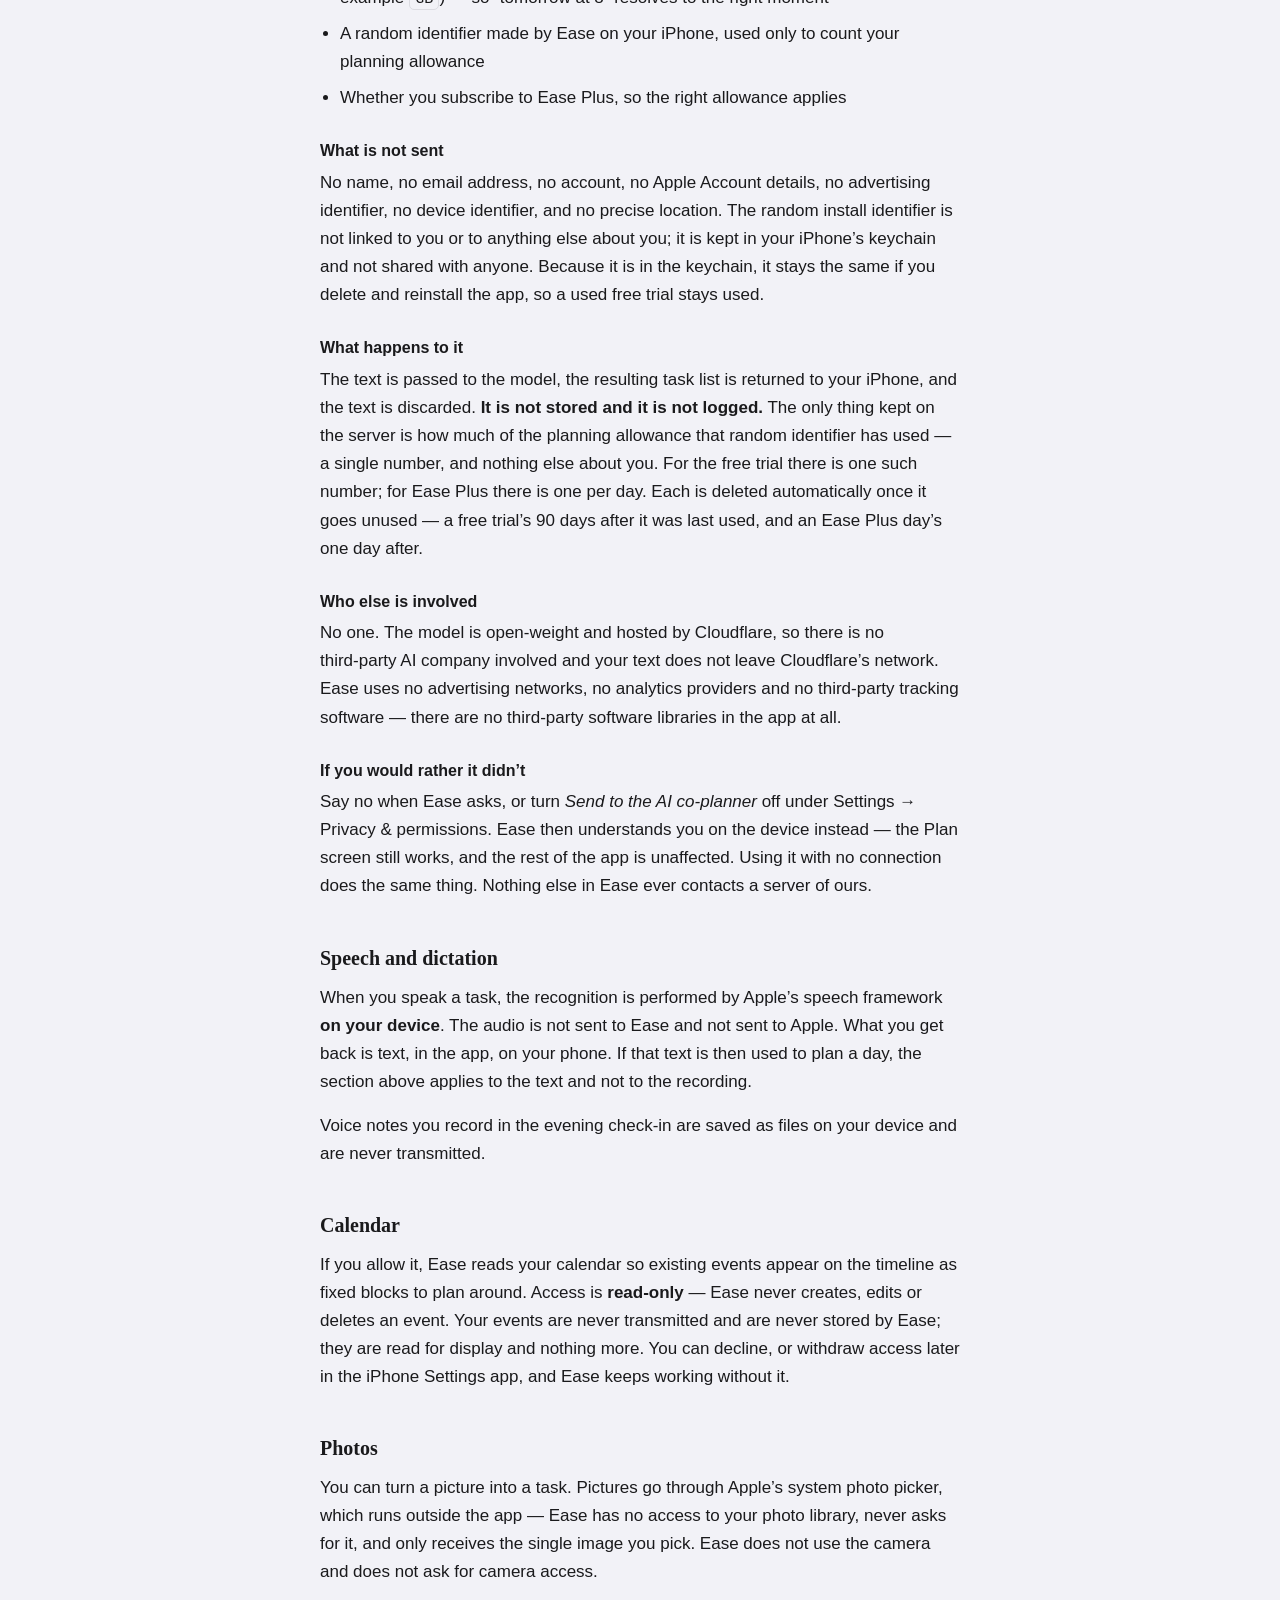
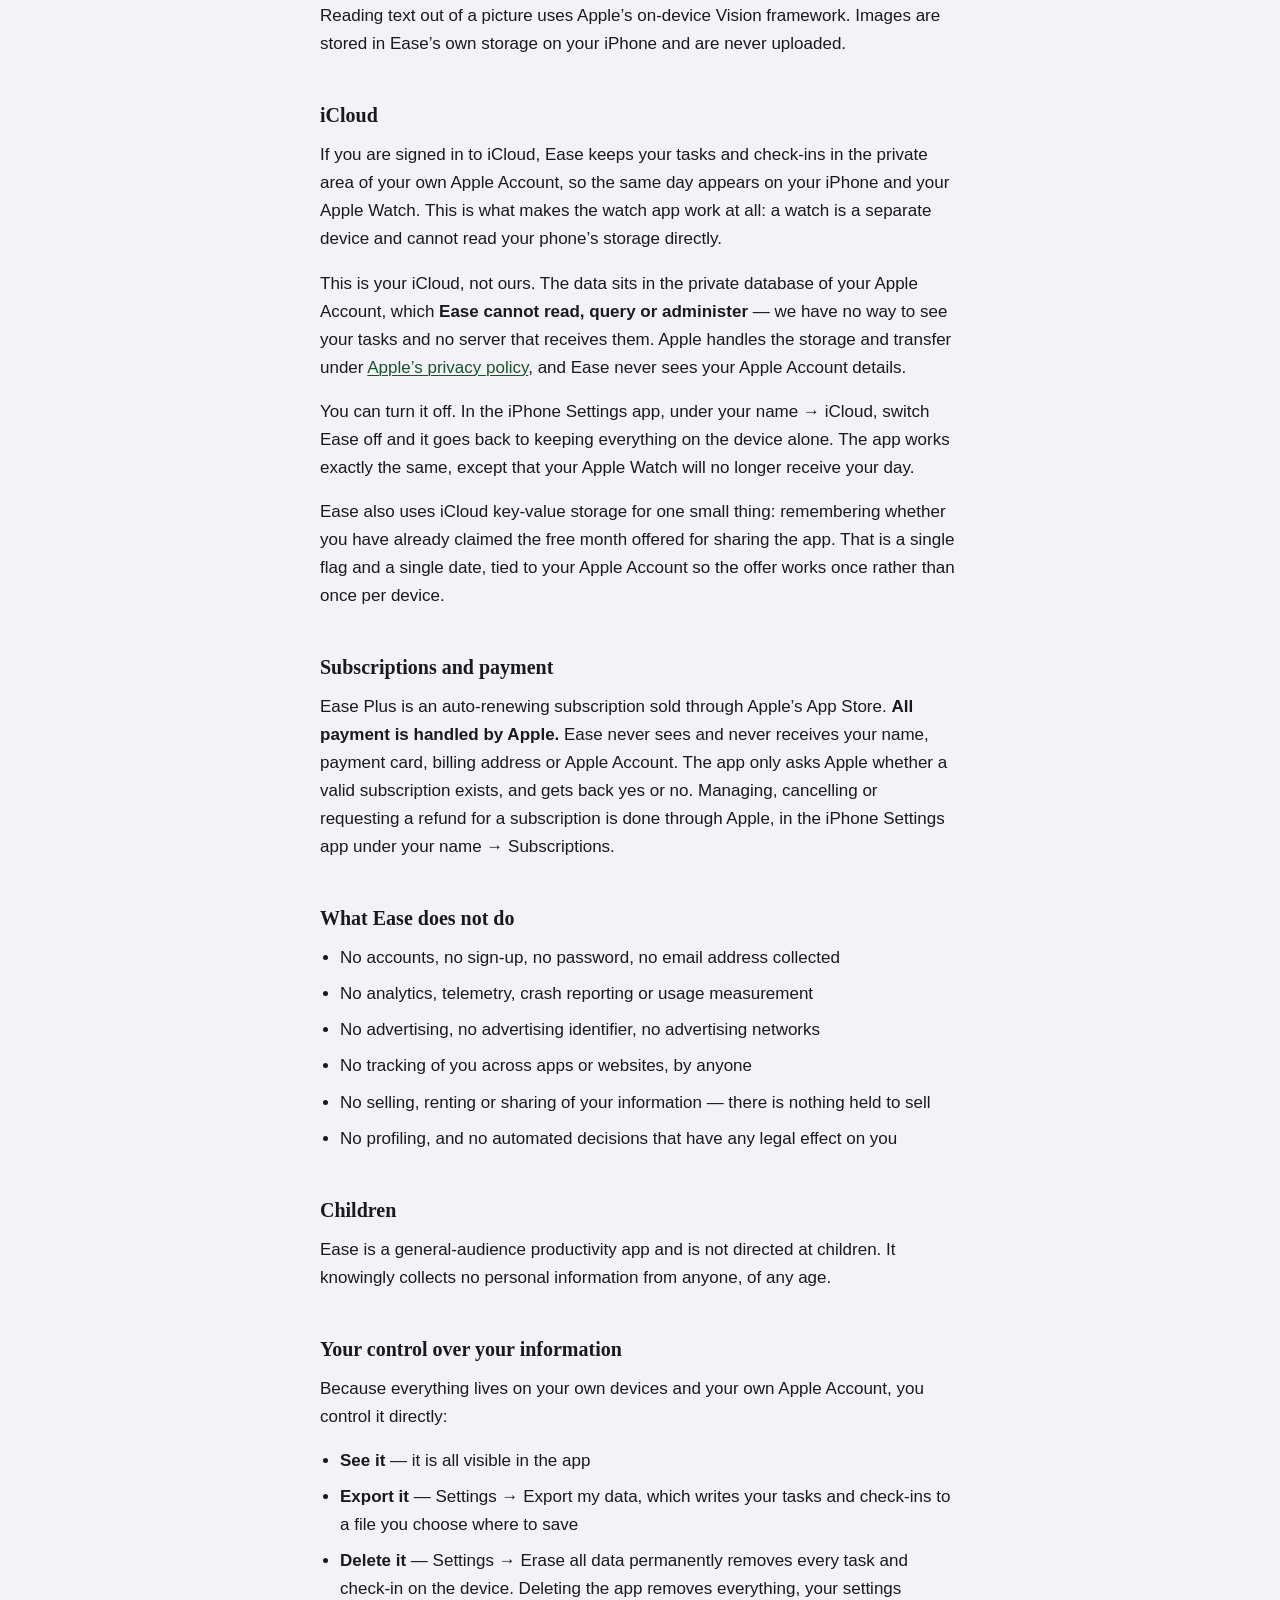
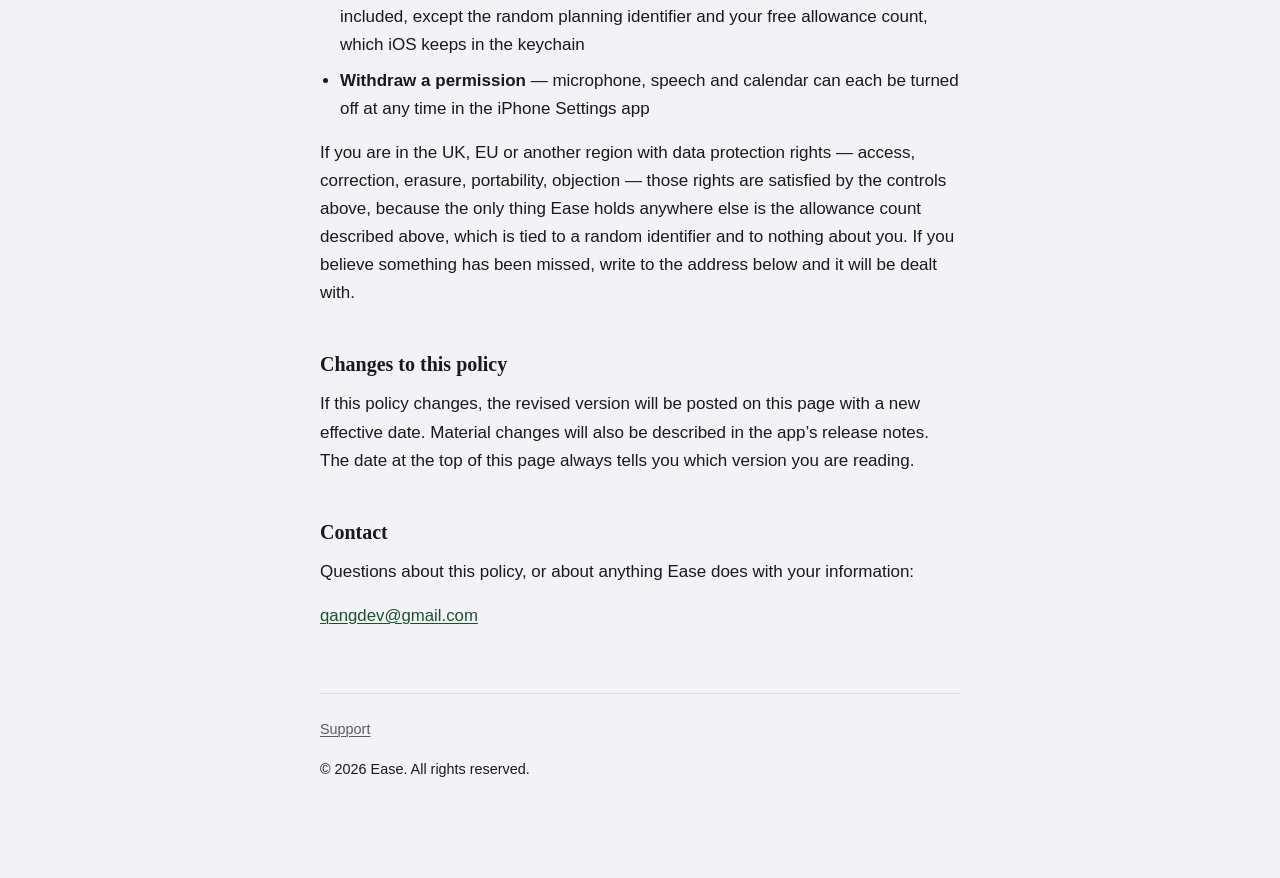
==== commit 3228c290: "Match the app's renamed switch Co-Authored-By: Claude Opus 5 <noreply@anthropic.com>" ====
--- a/privacy/index.html
+++ b/privacy/index.html
@@ -35,7 +35,7 @@
 <p>None of this is sent to Ease. There is no Ease account to attach it to, and no server of ours that holds it. It does sync between your own devices &mdash; your iPhone and your Apple&nbsp;Watch &mdash; through your Apple Account, which is described under iCloud below.</p>
 
 <h2>The one thing that leaves your device</h2>
-<p>The Plan screen turns a spoken or typed description of your day into a list of tasks. To do that well, it sends what you wrote to the Ease co&#8209;planner &mdash; a server operated by Ease, running an open&#8209;weight AI model on <strong>Cloudflare Workers AI</strong>. <strong>Ease asks you before it sends anything.</strong> The first time you send something on the Plan screen, the app states what will be sent and who it goes to, and you choose. If you say no, Ease sorts your words into tasks on the device instead and the Plan screen carries on working. The same switch &mdash; <em>Send my words to the AI</em> &mdash; is in the app under Settings &rarr; Privacy &amp; permissions, and you can turn it off again at any time.</p>
+<p>The Plan screen turns a spoken or typed description of your day into a list of tasks. To do that well, it sends what you wrote to the Ease co&#8209;planner &mdash; a server operated by Ease, running an open&#8209;weight AI model on <strong>Cloudflare Workers AI</strong>. <strong>Ease asks you before it sends anything.</strong> The first time you send something on the Plan screen, the app states what will be sent and who it goes to, and you choose. If you say no, Ease sorts your words into tasks on the device instead and the Plan screen carries on working. The same switch &mdash; <em>Send to the AI co-planner</em> &mdash; is in the app under Settings &rarr; Privacy &amp; permissions, and you can turn it off again at any time.</p>
 
 <h3>Exactly what is sent</h3>
 <ul>
@@ -56,7 +56,7 @@
 <p>No one. The model is open&#8209;weight and hosted by Cloudflare, so there is no third&#8209;party AI company involved and your text does not leave Cloudflare&rsquo;s network. Ease uses no advertising networks, no analytics providers and no third&#8209;party tracking software &mdash; there are no third&#8209;party software libraries in the app at all.</p>
 
 <h3>If you would rather it didn&rsquo;t</h3>
-<p>Say no when Ease asks, or turn <em>Send my words to the AI</em> off under Settings &rarr; Privacy &amp; permissions. Ease then understands you on the device instead &mdash; the Plan screen still works, and the rest of the app is unaffected. Using it with no connection does the same thing. Nothing else in Ease ever contacts a server of ours.</p>
+<p>Say no when Ease asks, or turn <em>Send to the AI co-planner</em> off under Settings &rarr; Privacy &amp; permissions. Ease then understands you on the device instead &mdash; the Plan screen still works, and the rest of the app is unaffected. Using it with no connection does the same thing. Nothing else in Ease ever contacts a server of ours.</p>
 
 <h2>Speech and dictation</h2>
 <p>When you speak a task, the recognition is performed by Apple&rsquo;s speech framework <strong>on your device</strong>. The audio is not sent to Ease and not sent to Apple. What you get back is text, in the app, on your phone. If that text is then used to plan a day, the section above applies to the text and not to the recording.</p>
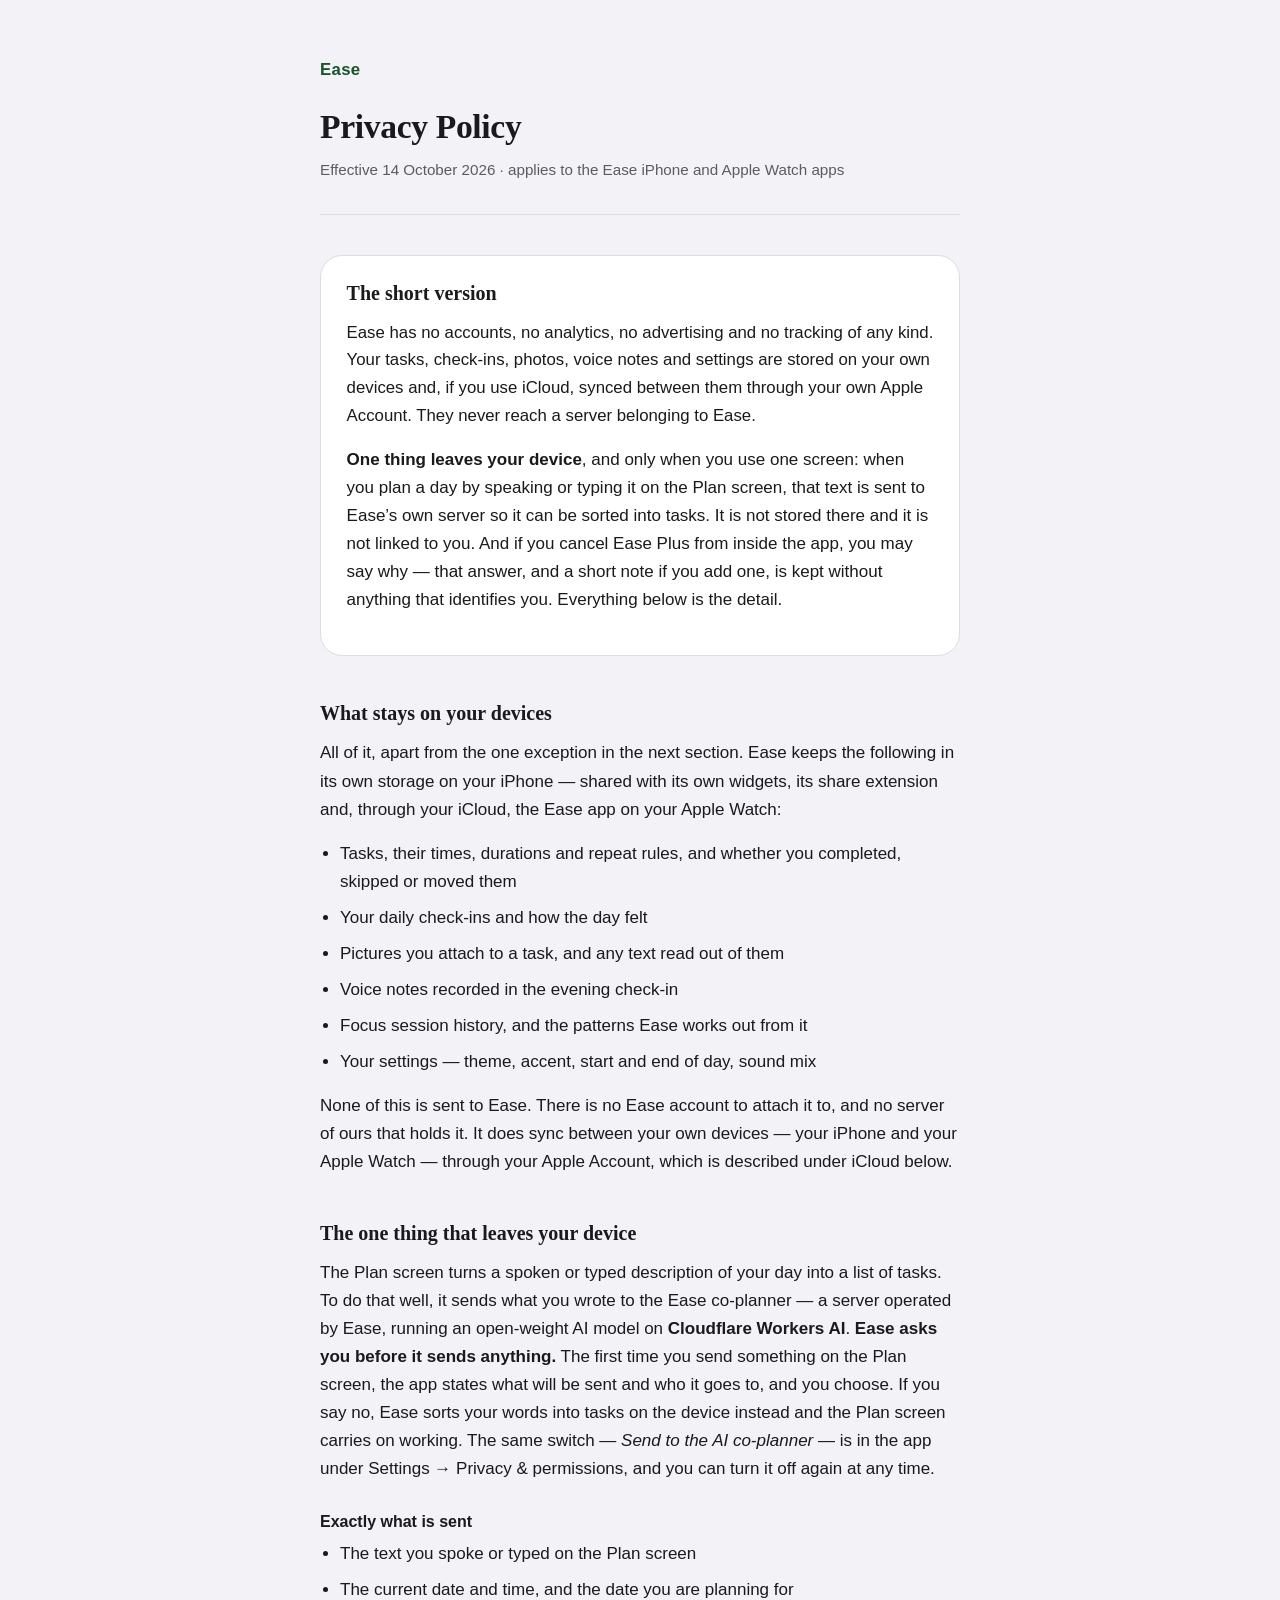
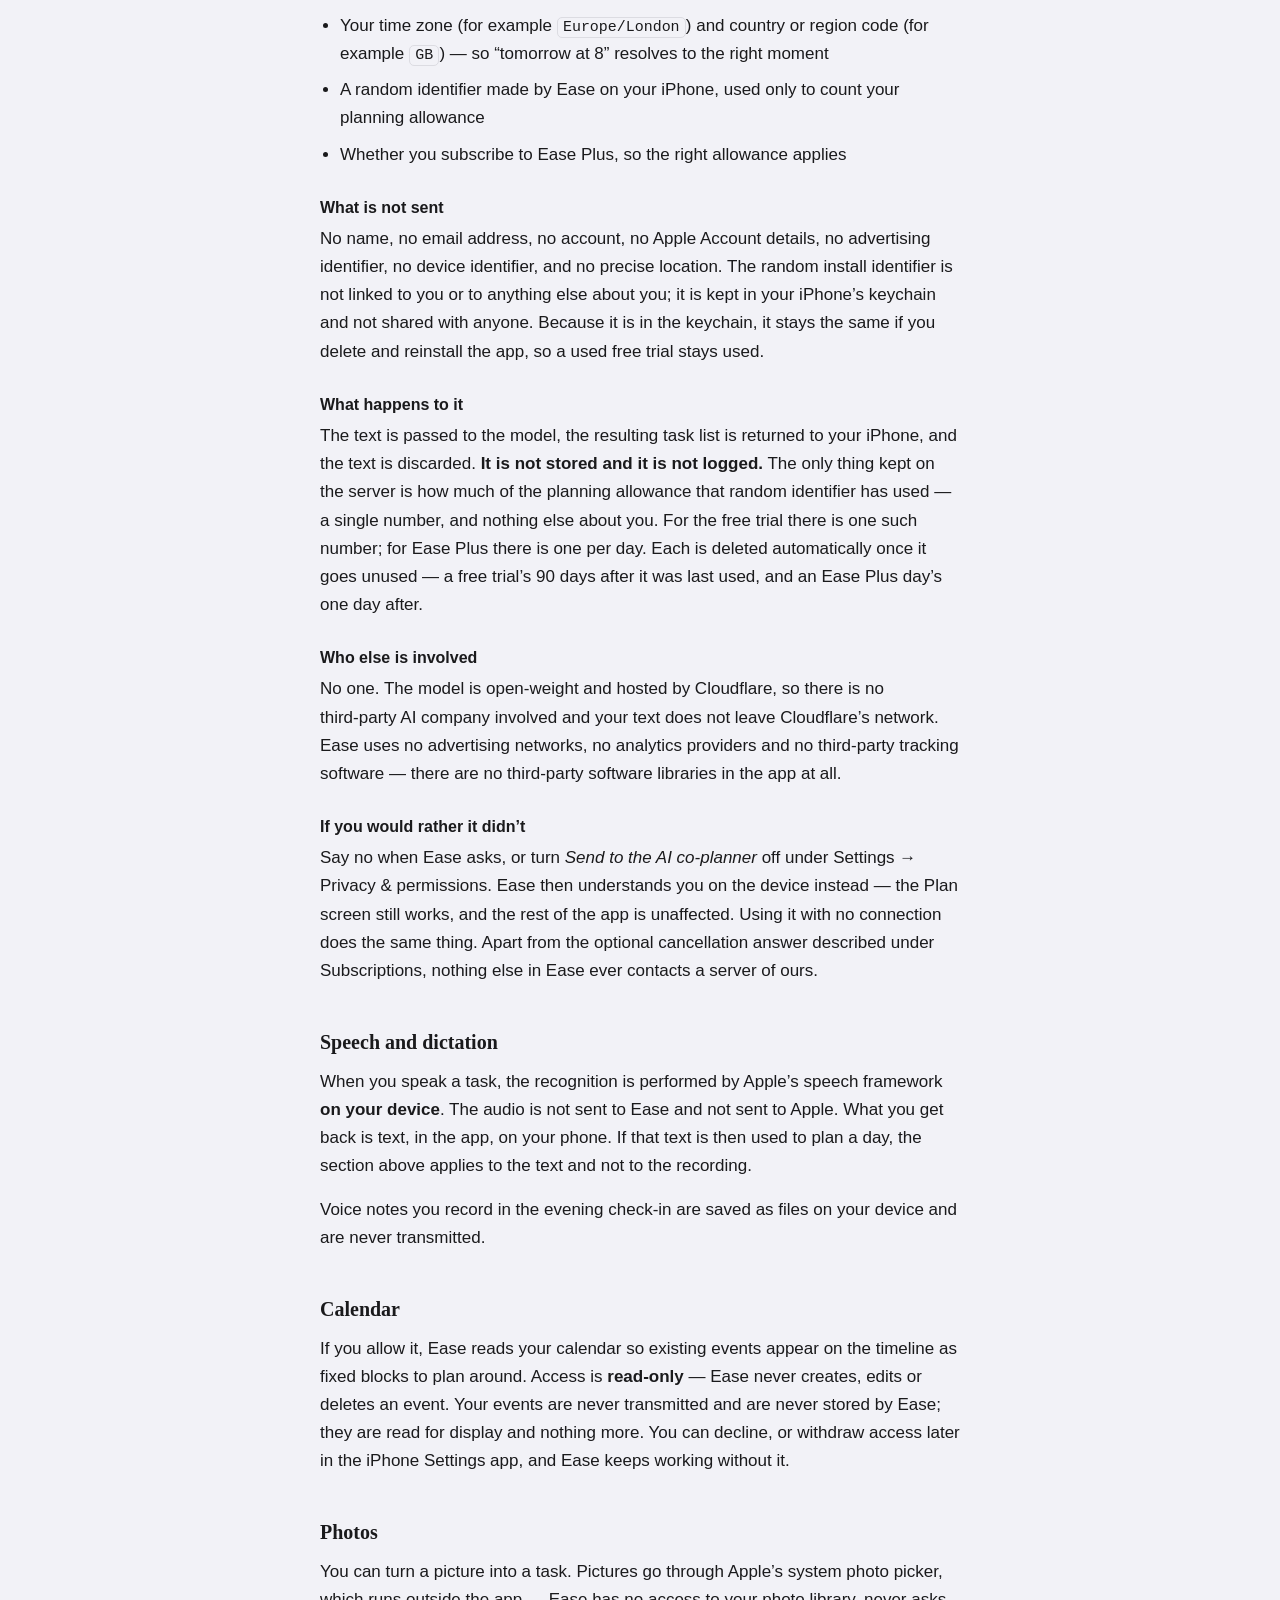
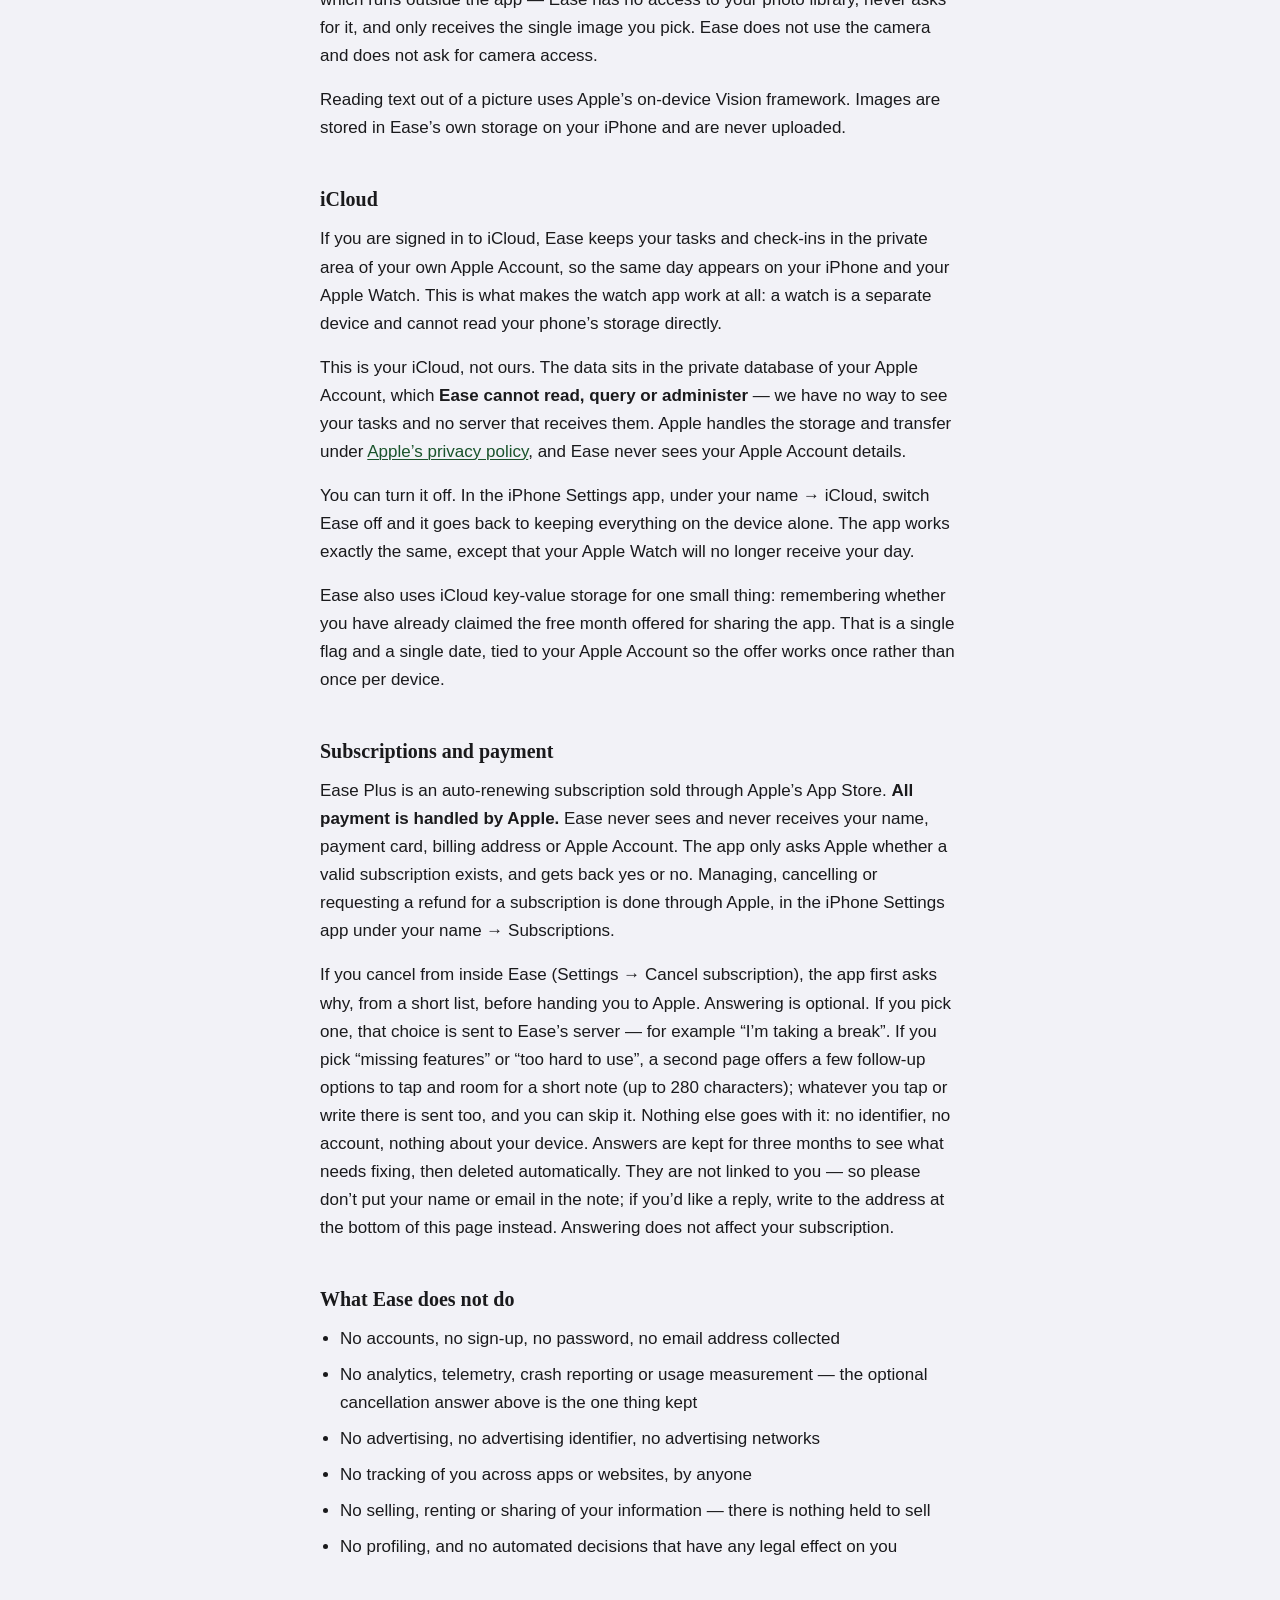
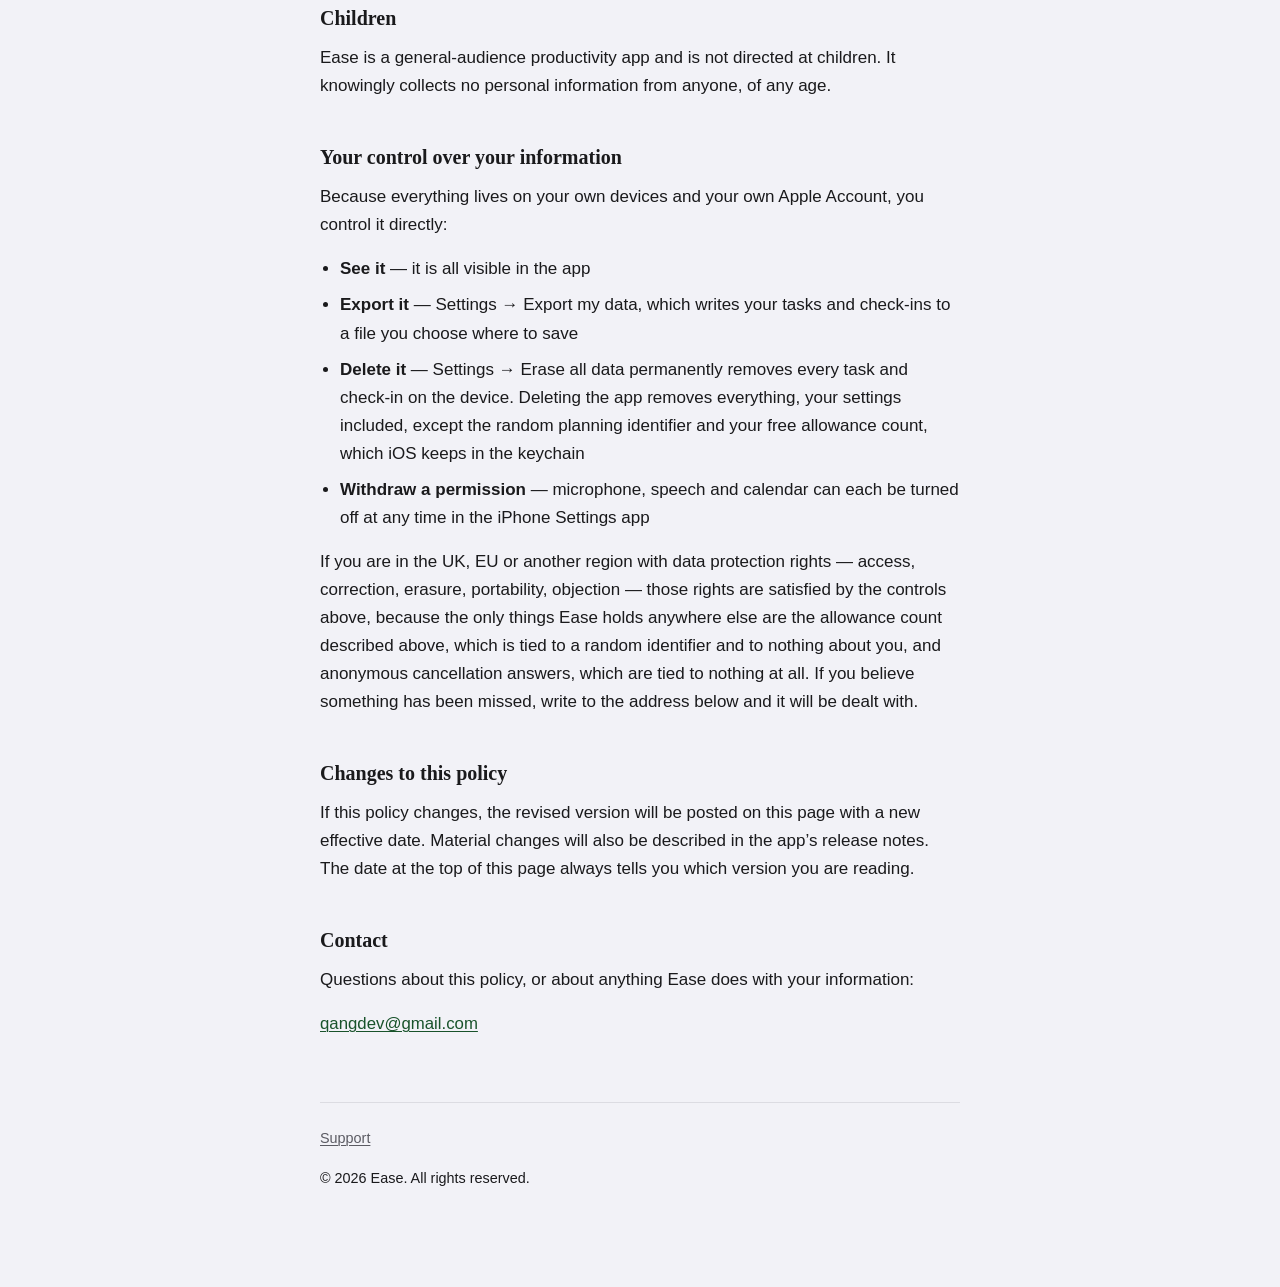
==== commit b58a8987: "Privacy: the optional cancellation answer Ease's cancel flow now asks why, optionally, with a follow" ====
--- a/privacy/index.html
+++ b/privacy/index.html
@@ -13,13 +13,13 @@
 <header>
   <a class="wordmark" href="/">Ease</a>
   <h1>Privacy Policy</h1>
-  <p class="sub">Effective 23 September 2026 &middot; applies to the Ease iPhone and Apple&nbsp;Watch apps</p>
+  <p class="sub">Effective 14 October 2026 &middot; applies to the Ease iPhone and Apple&nbsp;Watch apps</p>
 </header>
 
 <div class="card">
   <h2>The short version</h2>
   <p class="lede">Ease has no accounts, no analytics, no advertising and no tracking of any kind. Your tasks, check-ins, photos, voice notes and settings are stored on your own devices and, if you use iCloud, synced between them through your own Apple Account. They never reach a server belonging to Ease.</p>
-  <p><strong>One thing leaves your device</strong>, and only when you use one screen: when you plan a day by speaking or typing it on the Plan screen, that text is sent to Ease&rsquo;s own server so it can be sorted into tasks. It is not stored there and it is not linked to you. Everything below is the detail.</p>
+  <p><strong>One thing leaves your device</strong>, and only when you use one screen: when you plan a day by speaking or typing it on the Plan screen, that text is sent to Ease&rsquo;s own server so it can be sorted into tasks. It is not stored there and it is not linked to you. And if you cancel Ease&nbsp;Plus from inside the app, you may say why &mdash; that answer, and a short note if you add one, is kept without anything that identifies you. Everything below is the detail.</p>
 </div>
 
 <h2>What stays on your devices</h2>
@@ -56,7 +56,7 @@
 <p>No one. The model is open&#8209;weight and hosted by Cloudflare, so there is no third&#8209;party AI company involved and your text does not leave Cloudflare&rsquo;s network. Ease uses no advertising networks, no analytics providers and no third&#8209;party tracking software &mdash; there are no third&#8209;party software libraries in the app at all.</p>
 
 <h3>If you would rather it didn&rsquo;t</h3>
-<p>Say no when Ease asks, or turn <em>Send to the AI co-planner</em> off under Settings &rarr; Privacy &amp; permissions. Ease then understands you on the device instead &mdash; the Plan screen still works, and the rest of the app is unaffected. Using it with no connection does the same thing. Nothing else in Ease ever contacts a server of ours.</p>
+<p>Say no when Ease asks, or turn <em>Send to the AI co-planner</em> off under Settings &rarr; Privacy &amp; permissions. Ease then understands you on the device instead &mdash; the Plan screen still works, and the rest of the app is unaffected. Using it with no connection does the same thing. Apart from the optional cancellation answer described under Subscriptions, nothing else in Ease ever contacts a server of ours.</p>
 
 <h2>Speech and dictation</h2>
 <p>When you speak a task, the recognition is performed by Apple&rsquo;s speech framework <strong>on your device</strong>. The audio is not sent to Ease and not sent to Apple. What you get back is text, in the app, on your phone. If that text is then used to plan a day, the section above applies to the text and not to the recording.</p>
@@ -77,11 +77,12 @@
 
 <h2>Subscriptions and payment</h2>
 <p>Ease Plus is an auto&#8209;renewing subscription sold through Apple&rsquo;s App Store. <strong>All payment is handled by Apple.</strong> Ease never sees and never receives your name, payment card, billing address or Apple Account. The app only asks Apple whether a valid subscription exists, and gets back yes or no. Managing, cancelling or requesting a refund for a subscription is done through Apple, in the iPhone Settings app under your name &rarr; Subscriptions.</p>
+<p>If you cancel from inside Ease (Settings &rarr; Cancel subscription), the app first asks why, from a short list, before handing you to Apple. Answering is optional. If you pick one, that choice is sent to Ease&rsquo;s server &mdash; for example &ldquo;I&rsquo;m taking a break&rdquo;. If you pick &ldquo;missing features&rdquo; or &ldquo;too hard to use&rdquo;, a second page offers a few follow-up options to tap and room for a short note (up to 280 characters); whatever you tap or write there is sent too, and you can skip it. Nothing else goes with it: no identifier, no account, nothing about your device. Answers are kept for three months to see what needs fixing, then deleted automatically. They are not linked to you &mdash; so please don&rsquo;t put your name or email in the note; if you&rsquo;d like a reply, write to the address at the bottom of this page instead. Answering does not affect your subscription.</p>
 
 <h2>What Ease does not do</h2>
 <ul>
   <li>No accounts, no sign&#8209;up, no password, no email address collected</li>
-  <li>No analytics, telemetry, crash reporting or usage measurement</li>
+  <li>No analytics, telemetry, crash reporting or usage measurement &mdash; the optional cancellation answer above is the one thing kept</li>
   <li>No advertising, no advertising identifier, no advertising networks</li>
   <li>No tracking of you across apps or websites, by anyone</li>
   <li>No selling, renting or sharing of your information &mdash; there is nothing held to sell</li>
@@ -99,7 +100,7 @@
   <li><strong>Delete it</strong> &mdash; Settings &rarr; Erase all data permanently removes every task and check-in on the device. Deleting the app removes everything, your settings included, except the random planning identifier and your free allowance count, which iOS keeps in the keychain</li>
   <li><strong>Withdraw a permission</strong> &mdash; microphone, speech and calendar can each be turned off at any time in the iPhone Settings app</li>
 </ul>
-<p>If you are in the UK, EU or another region with data protection rights &mdash; access, correction, erasure, portability, objection &mdash; those rights are satisfied by the controls above, because the only thing Ease holds anywhere else is the allowance count described above, which is tied to a random identifier and to nothing about you. If you believe something has been missed, write to the address below and it will be dealt with.</p>
+<p>If you are in the UK, EU or another region with data protection rights &mdash; access, correction, erasure, portability, objection &mdash; those rights are satisfied by the controls above, because the only things Ease holds anywhere else are the allowance count described above, which is tied to a random identifier and to nothing about you, and anonymous cancellation answers, which are tied to nothing at all. If you believe something has been missed, write to the address below and it will be dealt with.</p>
 
 <h2>Changes to this policy</h2>
 <p>If this policy changes, the revised version will be posted on this page with a new effective date. Material changes will also be described in the app&rsquo;s release notes. The date at the top of this page always tells you which version you are reading.</p>
--- a/style.css
+++ b/style.css
@@ -57,6 +57,10 @@
 
 .sub { color: var(--muted); margin: 0; font-size: 0.95rem; }
 
+/* Apple's badge: shown at its 40px minimum height, never recoloured. */
+.badge { display: inline-block; margin-top: 1.5rem; }
+.badge img { display: block; height: 40px; width: auto; }
+
 h2 {
   font: 600 1.25rem/1.35 Georgia, "Times New Roman", serif;
   margin: 2.75rem 0 0.75rem;
